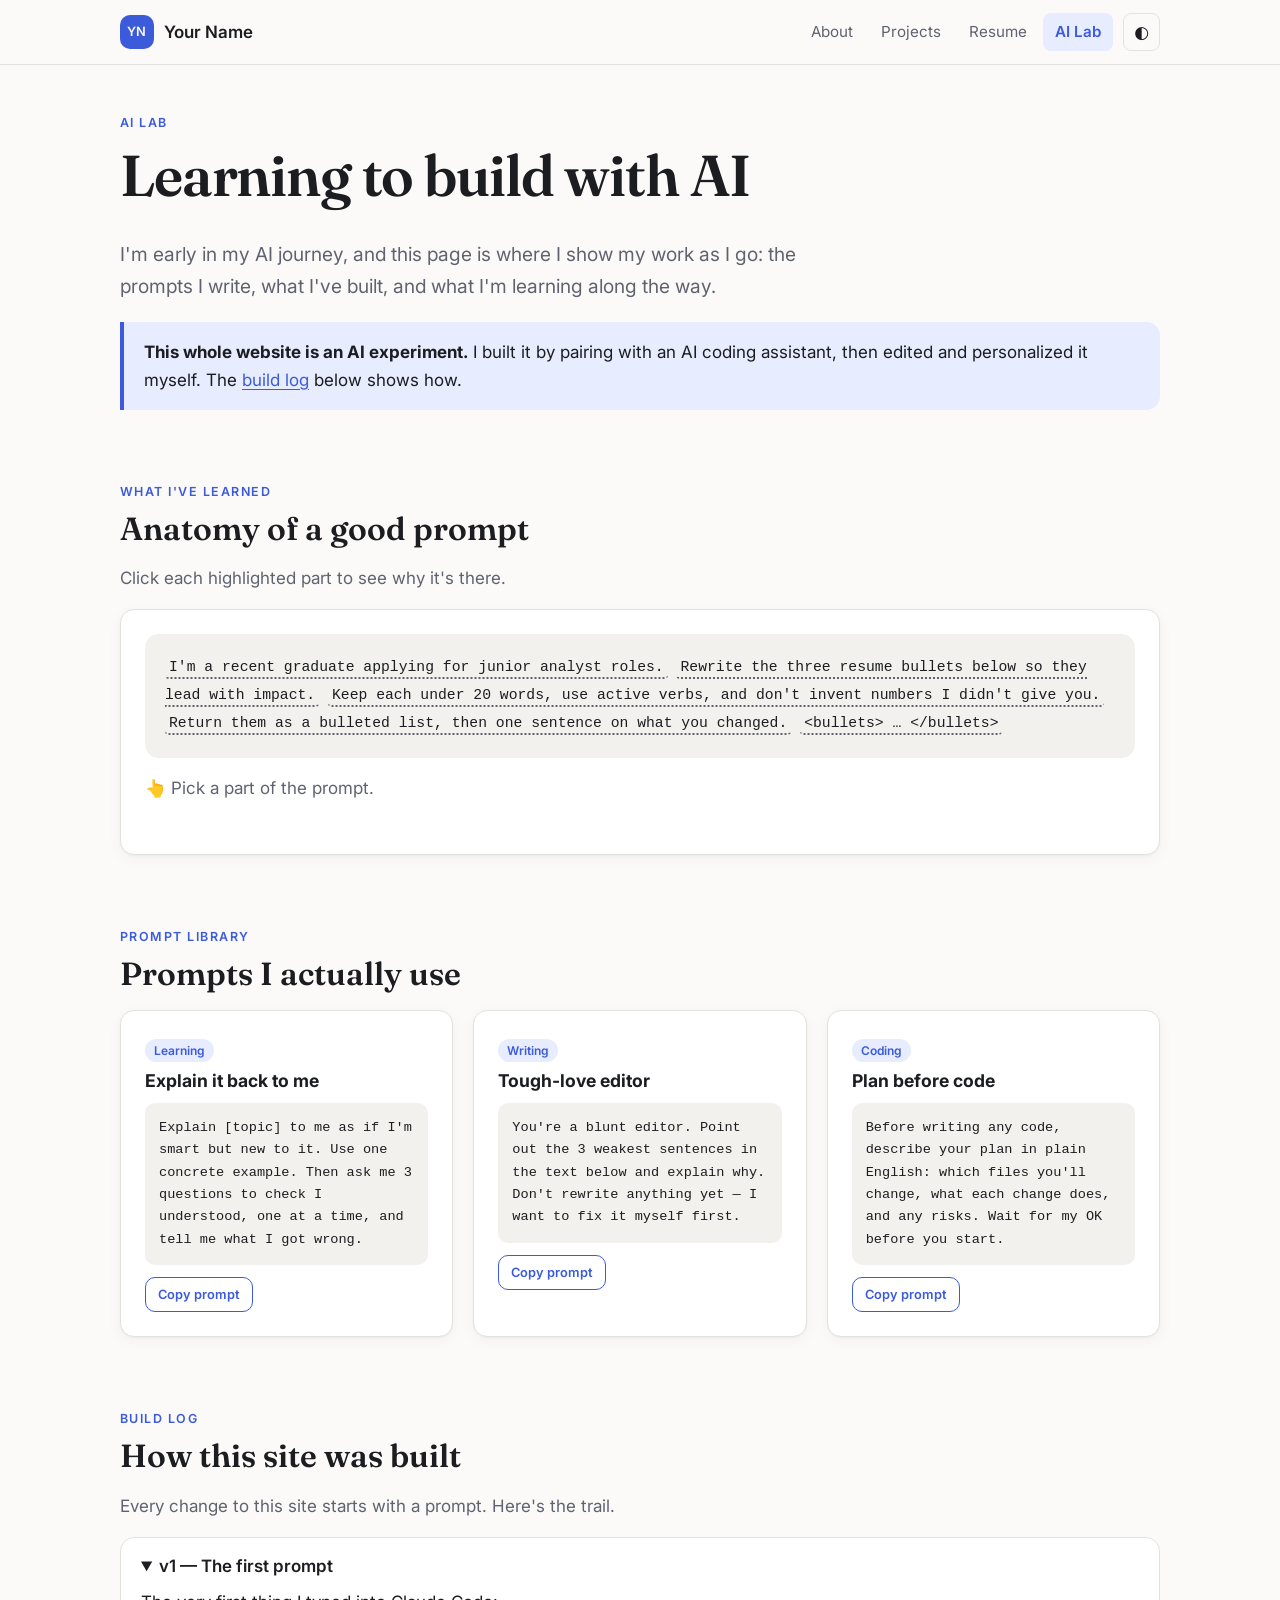
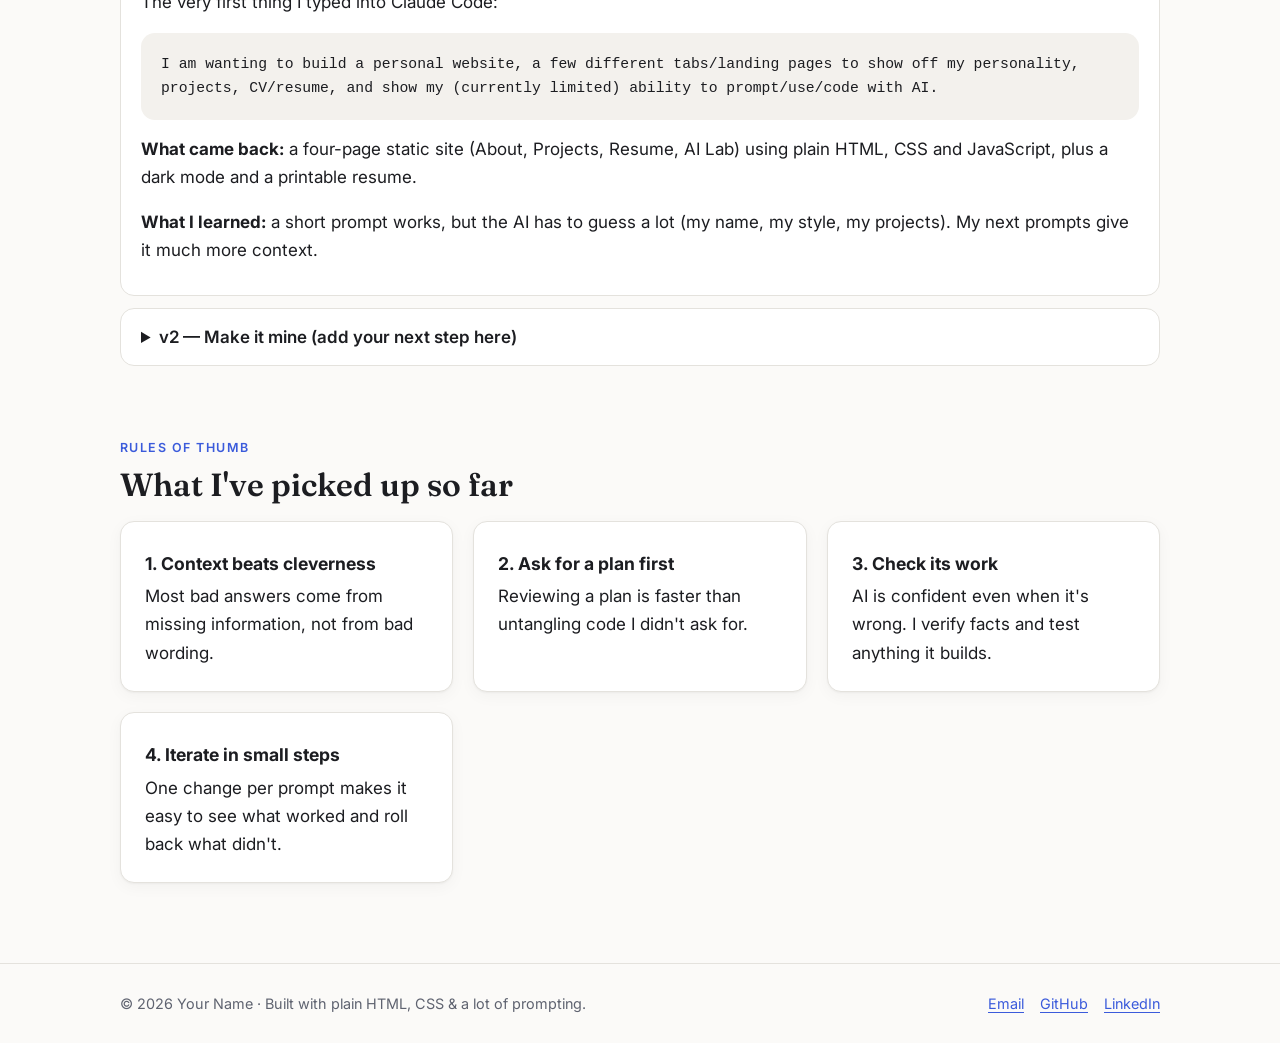
==== ai.html @ 818b1579 "Add personal website: About, Projects, Resume and AI Lab pages Static HTML/CSS/JS site, deployable o" ====
<!doctype html>
<html lang="en">
<head>
  <meta charset="utf-8">
  <meta name="viewport" content="width=device-width, initial-scale=1">
  <title>AI Lab · Your Name</title>
  <meta name="description" content="How Your Name is learning to prompt, build and code with AI.">
  <link rel="preconnect" href="https://fonts.googleapis.com">
  <link rel="preconnect" href="https://fonts.gstatic.com" crossorigin>
  <link href="https://fonts.googleapis.com/css2?family=Fraunces:opsz,wght@9..144,600&family=Inter:wght@400;500;600&display=swap" rel="stylesheet">
  <link rel="icon" href="data:image/svg+xml,<svg xmlns=%22http://www.w3.org/2000/svg%22 viewBox=%220 0 100 100%22><text y=%22.9em%22 font-size=%2290%22>👋</text></svg>">
  <link rel="stylesheet" href="css/style.css">
  <script src="js/main.js" defer></script>
</head>
<body>
  <header id="site-header"></header>

  <main class="container">
    <section>
      <p class="eyebrow">AI Lab</p>
      <h1>Learning to build with AI</h1>
      <p class="lead">
        I'm early in my AI journey, and this page is where I show my work as I go:
        the prompts I write, what I've built, and what I'm learning along the way.
      </p>
      <div class="callout">
        <p><b>This whole website is an AI experiment.</b> I built it by pairing with an AI coding assistant,
        then edited and personalized it myself. The <a href="#build-log">build log</a> below shows how.</p>
      </div>
    </section>

    <!-- ===== INTERACTIVE: anatomy of a good prompt ===== -->
    <section>
      <p class="eyebrow">What I've learned</p>
      <h2>Anatomy of a good prompt</h2>
      <p class="muted">Click each highlighted part to see why it's there.</p>
      <div class="card" data-anatomy>
        <div class="anatomy-prompt">
          <span data-part data-note="ROLE / CONTEXT — Telling the AI who it's helping and why sets the tone and the level of detail. The more it knows about the situation, the less it has to guess.">I'm a recent graduate applying for junior analyst roles.</span>
          <span data-part data-note="TASK — One clear verb and a specific deliverable. 'Rewrite these three bullets' beats 'help with my resume'.">Rewrite the three resume bullets below so they lead with impact.</span>
          <span data-part data-note="CONSTRAINTS — Limits stop the AI from over-delivering or drifting. Length, tone and what to avoid all count.">Keep each under 20 words, use active verbs, and don't invent numbers I didn't give you.</span>
          <span data-part data-note="FORMAT — Saying exactly what the output should look like makes it easy to use straight away.">Return them as a bulleted list, then one sentence on what you changed.</span>
          <span data-part data-note="INPUT — Put the material it should work on last, clearly separated so it can't be confused with the instructions.">&lt;bullets&gt; … &lt;/bullets&gt;</span>
        </div>
        <p class="anatomy-explain muted" data-anatomy-explain aria-live="polite">👆 Pick a part of the prompt.</p>
      </div>
    </section>

    <!-- ===== PROMPT LIBRARY — add your favourite prompts here ===== -->
    <section>
      <p class="eyebrow">Prompt library</p>
      <h2>Prompts I actually use</h2>
      <div class="grid">
        <article class="card prompt-card">
          <span class="tag">Learning</span>
          <h3>Explain it back to me</h3>
          <pre id="p1">Explain [topic] to me as if I'm smart but new to it. Use one concrete example. Then ask me 3 questions to check I understood, one at a time, and tell me what I got wrong.</pre>
          <button class="btn btn-ghost" data-copy="p1">Copy prompt</button>
        </article>
        <article class="card prompt-card">
          <span class="tag">Writing</span>
          <h3>Tough-love editor</h3>
          <pre id="p2">You're a blunt editor. Point out the 3 weakest sentences in the text below and explain why. Don't rewrite anything yet — I want to fix it myself first.</pre>
          <button class="btn btn-ghost" data-copy="p2">Copy prompt</button>
        </article>
        <article class="card prompt-card">
          <span class="tag">Coding</span>
          <h3>Plan before code</h3>
          <pre id="p3">Before writing any code, describe your plan in plain English: which files you'll change, what each change does, and any risks. Wait for my OK before you start.</pre>
          <button class="btn btn-ghost" data-copy="p3">Copy prompt</button>
        </article>
      </div>
    </section>

    <!-- ===== BUILD LOG — keep adding entries as you change the site ===== -->
    <section id="build-log">
      <p class="eyebrow">Build log</p>
      <h2>How this site was built</h2>
      <p class="muted">Every change to this site starts with a prompt. Here's the trail.</p>

      <details open>
        <summary>v1 — The first prompt</summary>
        <p>The very first thing I typed into Claude Code:</p>
        <pre class="anatomy-prompt" style="line-height:1.6">I am wanting to build a personal website, a few different tabs/landing pages to show off my personality, projects, CV/resume, and show my (currently limited) ability to prompt/use/code with AI.</pre>
        <p><b>What came back:</b> a four-page static site (About, Projects, Resume, AI Lab) using plain HTML, CSS and JavaScript, plus a dark mode and a printable resume.</p>
        <p><b>What I learned:</b> a short prompt works, but the AI has to guess a lot (my name, my style, my projects). My next prompts give it much more context.</p>
      </details>

      <details>
        <summary>v2 — Make it mine (add your next step here)</summary>
        <p>Write the prompt you used, what changed, and what you'd do differently next time.</p>
      </details>
    </section>

    <!-- ===== PRINCIPLES ===== -->
    <section>
      <p class="eyebrow">Rules of thumb</p>
      <h2>What I've picked up so far</h2>
      <div class="grid">
        <div class="card"><h3>1. Context beats cleverness</h3><p>Most bad answers come from missing information, not from bad wording.</p></div>
        <div class="card"><h3>2. Ask for a plan first</h3><p>Reviewing a plan is faster than untangling code I didn't ask for.</p></div>
        <div class="card"><h3>3. Check its work</h3><p>AI is confident even when it's wrong. I verify facts and test anything it builds.</p></div>
        <div class="card"><h3>4. Iterate in small steps</h3><p>One change per prompt makes it easy to see what worked and roll back what didn't.</p></div>
      </div>
    </section>
  </main>

  <footer id="site-footer"></footer>
</body>
</html>
---- css/style.css ----
/* ==========================================================================
   Design tokens — change the accent colour here to re-skin the whole site.
   ========================================================================== */
:root {
  --accent: #3b5bdb;
  --accent-soft: #e7ecff;
  --bg: #fbfaf8;
  --surface: #ffffff;
  --text: #1c1d21;
  --muted: #5f6370;
  --border: #e4e2dd;
  --code-bg: #f3f1ed;
  --radius: 14px;
  --shadow: 0 1px 2px rgb(0 0 0 / 0.04), 0 4px 16px rgb(0 0 0 / 0.04);
  --font: "Inter", system-ui, -apple-system, "Segoe UI", Roboto, sans-serif;
  --font-display: "Fraunces", Georgia, serif;
  --mono: ui-monospace, "SF Mono", Menlo, Consolas, monospace;
  color-scheme: light;
}

@media (prefers-color-scheme: dark) {
  :root:not([data-theme="light"]) {
    --accent: #8ea4ff;
    --accent-soft: #1f2645;
    --bg: #111215;
    --surface: #1a1b1f;
    --text: #ececef;
    --muted: #a0a3ad;
    --border: #2c2e34;
    --code-bg: #22242a;
    --shadow: none;
    color-scheme: dark;
  }
}
:root[data-theme="dark"] {
  --accent: #8ea4ff;
  --accent-soft: #1f2645;
  --bg: #111215;
  --surface: #1a1b1f;
  --text: #ececef;
  --muted: #a0a3ad;
  --border: #2c2e34;
  --code-bg: #22242a;
  --shadow: none;
  color-scheme: dark;
}

/* ---------- Base ---------- */
*, *::before, *::after { box-sizing: border-box; }
html { scroll-behavior: smooth; }
body {
  margin: 0;
  font-family: var(--font);
  font-size: 17px;
  line-height: 1.65;
  color: var(--text);
  background: var(--bg);
  -webkit-font-smoothing: antialiased;
}
img { max-width: 100%; display: block; }
a { color: var(--accent); text-underline-offset: 3px; }
h1, h2, h3 { line-height: 1.2; margin: 0 0 0.5em; }
h1 { font-family: var(--font-display); font-weight: 600; font-size: clamp(2.2rem, 6vw, 3.6rem); letter-spacing: -0.02em; }
h2 { font-family: var(--font-display); font-weight: 600; font-size: clamp(1.5rem, 3.5vw, 2rem); }
h3 { font-size: 1.1rem; }
p { margin: 0 0 1em; }
pre { white-space: pre-wrap; overflow-wrap: anywhere; }
code { font-family: var(--mono); font-size: 0.9em; background: var(--code-bg); padding: 0.1em 0.35em; border-radius: 5px; }
:focus-visible { outline: 2px solid var(--accent); outline-offset: 3px; border-radius: 4px; }

.container { width: min(1040px, 100% - 32px); margin-inline: auto; }
main { padding-block: 48px 80px; }
section + section { margin-top: 72px; }
.eyebrow { text-transform: uppercase; letter-spacing: 0.12em; font-size: 0.78rem; font-weight: 600; color: var(--accent); margin-bottom: 0.6em; }
.lead { font-size: 1.2rem; color: var(--muted); max-width: 62ch; }
.muted { color: var(--muted); }

/* ---------- Header ---------- */
#site-header { position: sticky; top: 0; z-index: 10; background: color-mix(in srgb, var(--bg) 85%, transparent); backdrop-filter: blur(10px); border-bottom: 1px solid var(--border); }
.header-inner { display: flex; align-items: center; justify-content: space-between; height: 64px; }
.brand { display: flex; align-items: center; gap: 10px; color: var(--text); text-decoration: none; font-weight: 600; }
.brand-mark { display: grid; place-items: center; width: 34px; height: 34px; border-radius: 10px; background: var(--accent); color: var(--bg); font-size: 0.8rem; letter-spacing: 0.04em; }
.site-nav { display: flex; align-items: center; gap: 4px; }
.site-nav a { color: var(--muted); text-decoration: none; padding: 6px 12px; border-radius: 8px; font-size: 0.95rem; }
.site-nav a:hover { color: var(--text); background: var(--accent-soft); }
.site-nav a[aria-current="page"] { color: var(--accent); background: var(--accent-soft); font-weight: 600; }
.theme-toggle, .menu-toggle { font: inherit; background: none; border: 1px solid var(--border); color: var(--text); border-radius: 8px; padding: 4px 10px; cursor: pointer; margin-left: 6px; }
.menu-toggle { display: none; }

@media (max-width: 680px) {
  .menu-toggle { display: block; }
  .site-nav { display: none; position: absolute; top: 64px; left: 0; right: 0; flex-direction: column; align-items: stretch; padding: 12px 16px 16px; background: var(--bg); border-bottom: 1px solid var(--border); }
  .nav-open .site-nav { display: flex; }
  .theme-toggle { margin: 8px 0 0; }
}

/* ---------- Footer ---------- */
#site-footer { border-top: 1px solid var(--border); padding-block: 28px; font-size: 0.9rem; color: var(--muted); }
.footer-inner { display: flex; flex-wrap: wrap; gap: 8px 24px; justify-content: space-between; }
.footer-inner p { margin: 0; }
.footer-links { display: flex; gap: 16px; }

/* ---------- Buttons & chips ---------- */
.btn { display: inline-flex; align-items: center; gap: 8px; font: inherit; font-weight: 600; font-size: 0.95rem; padding: 10px 18px; border-radius: 10px; border: 1px solid var(--accent); background: var(--accent); color: var(--bg); text-decoration: none; cursor: pointer; }
.btn:hover { filter: brightness(1.08); }
.btn-ghost { background: transparent; color: var(--accent); }
.btn-row { display: flex; flex-wrap: wrap; gap: 12px; margin-top: 24px; }
.chip { font: inherit; font-size: 0.85rem; padding: 4px 12px; border-radius: 999px; border: 1px solid var(--border); background: var(--surface); color: var(--muted); cursor: pointer; }
.chip.is-active, .chip:hover { border-color: var(--accent); color: var(--accent); background: var(--accent-soft); }
.filter-bar { display: flex; flex-wrap: wrap; gap: 8px; margin-bottom: 28px; }
.tag { display: inline-block; font-size: 0.75rem; padding: 2px 9px; border-radius: 999px; background: var(--accent-soft); color: var(--accent); font-weight: 600; }

/* ---------- Cards & grids ---------- */
.grid { display: grid; gap: 20px; grid-template-columns: repeat(auto-fill, minmax(280px, 1fr)); }
.card { background: var(--surface); border: 1px solid var(--border); border-radius: var(--radius); padding: 24px; box-shadow: var(--shadow); }
.card h3 { margin-top: 0.4em; }
.card p:last-child { margin-bottom: 0; }
.card-emoji { font-size: 1.8rem; line-height: 1; }
.card-links { display: flex; gap: 16px; margin-top: 16px; font-size: 0.92rem; font-weight: 600; }
.project-card { display: flex; flex-direction: column; }
.project-card .tags { display: flex; flex-wrap: wrap; gap: 6px; margin-top: auto; padding-top: 16px; }
.project-thumb { aspect-ratio: 16 / 9; border-radius: 10px; margin: -8px -8px 16px; background: linear-gradient(135deg, var(--accent-soft), var(--code-bg)); display: grid; place-items: center; font-size: 2.4rem; }

/* ---------- Hero ---------- */
.hero { display: grid; grid-template-columns: 1fr auto; gap: 48px; align-items: center; padding-top: 24px; }
.avatar { width: 220px; aspect-ratio: 1; border-radius: 50%; background: linear-gradient(135deg, var(--accent), var(--accent-soft)); display: grid; place-items: center; font-family: var(--font-display); font-size: 4rem; color: var(--bg); overflow: hidden; }
.avatar img { width: 100%; height: 100%; object-fit: cover; }
@media (max-width: 760px) {
  .hero { grid-template-columns: 1fr; }
  .avatar { width: 140px; font-size: 2.6rem; order: -1; }
}

.fact-list { list-style: none; padding: 0; margin: 0; display: grid; gap: 12px; }
.fact-list li { display: flex; gap: 12px; }
.fact-list b { min-width: 110px; color: var(--muted); font-weight: 500; }

/* ---------- Resume ---------- */
.resume-header { display: flex; flex-wrap: wrap; justify-content: space-between; align-items: end; gap: 16px; }
.timeline { border-left: 2px solid var(--border); padding-left: 24px; display: grid; gap: 32px; }
.timeline-item { position: relative; }
.timeline-item::before { content: ""; position: absolute; left: -31px; top: 8px; width: 12px; height: 12px; border-radius: 50%; background: var(--accent); box-shadow: 0 0 0 4px var(--bg); }
.timeline-meta { display: flex; flex-wrap: wrap; justify-content: space-between; gap: 4px 16px; }
.timeline-meta .when { color: var(--muted); font-size: 0.9rem; }
.timeline-item ul { margin: 8px 0 0; padding-left: 20px; }
.timeline-item li + li { margin-top: 4px; }
.skills { display: grid; gap: 16px; grid-template-columns: repeat(auto-fill, minmax(220px, 1fr)); }
.skills .tags { display: flex; flex-wrap: wrap; gap: 6px; }

/* ---------- AI Lab ---------- */
.callout { border-left: 4px solid var(--accent); background: var(--accent-soft); padding: 16px 20px; border-radius: 0 var(--radius) var(--radius) 0; }
.callout p:last-child { margin: 0; }
.anatomy-prompt { font-family: var(--mono); font-size: 0.92rem; line-height: 1.9; background: var(--code-bg); padding: 20px; border-radius: var(--radius); }
.anatomy-prompt [data-part] { cursor: pointer; padding: 2px 4px; border-radius: 4px; border-bottom: 2px dotted var(--muted); transition: background 0.15s; }
.anatomy-prompt [data-part]:hover, .anatomy-prompt [data-part].is-active { background: var(--accent-soft); border-bottom-color: var(--accent); }
.anatomy-explain { margin-top: 16px; min-height: 3.3em; }
.prompt-card pre { white-space: pre-wrap; font-family: var(--mono); font-size: 0.85rem; background: var(--code-bg); padding: 14px; border-radius: 10px; margin: 12px 0; }
.prompt-card .btn { font-size: 0.8rem; padding: 6px 12px; }
details { border: 1px solid var(--border); border-radius: var(--radius); padding: 14px 20px; background: var(--surface); }
details + details { margin-top: 12px; }
summary { cursor: pointer; font-weight: 600; }
details[open] summary { margin-bottom: 8px; }

/* ---------- Print (makes the resume page print cleanly to PDF) ---------- */
@media print {
  #site-header, #site-footer, .no-print { display: none !important; }
  body { background: #fff; color: #000; font-size: 11pt; }
  main { padding: 0; }
  section + section { margin-top: 24px; }
  .card { box-shadow: none; border: none; padding: 0; }
  a { color: inherit; text-decoration: none; }
}

@media (prefers-reduced-motion: reduce) {
  html { scroll-behavior: auto; }
  * { transition: none !important; }
}
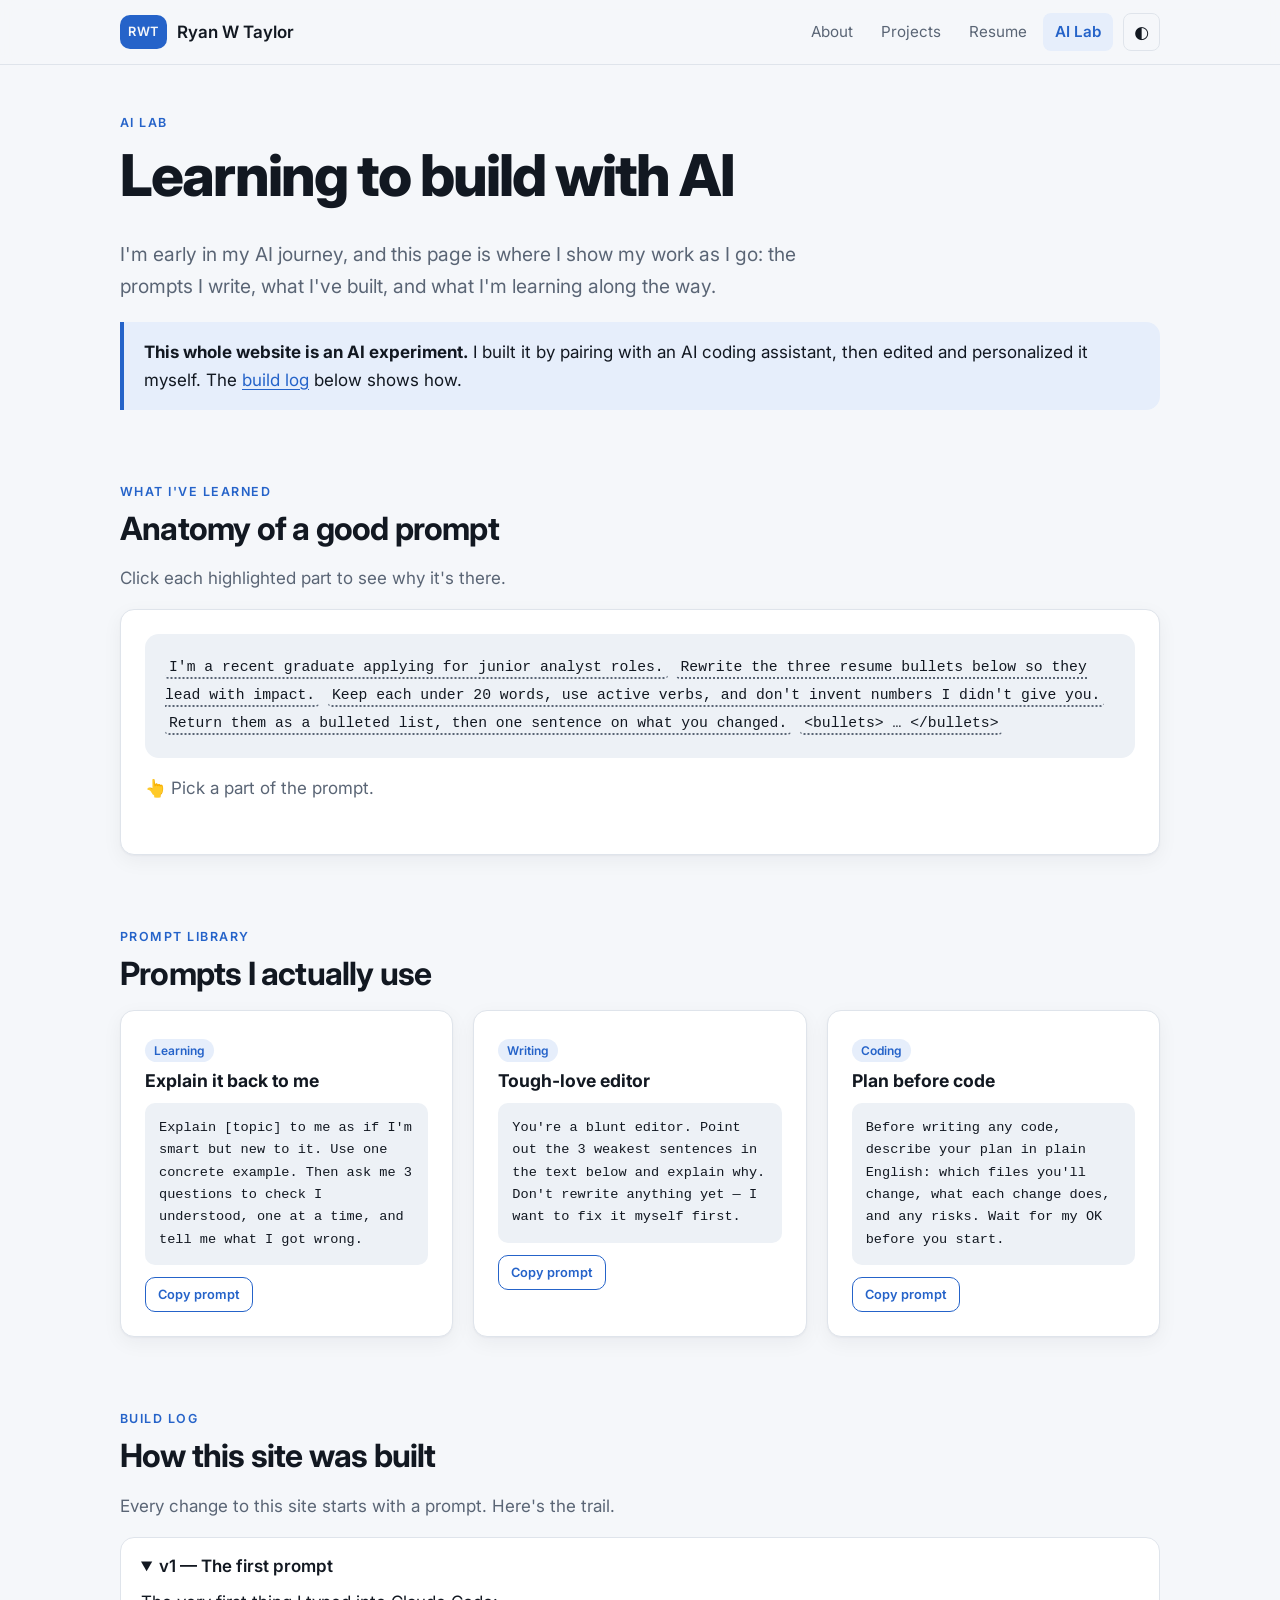
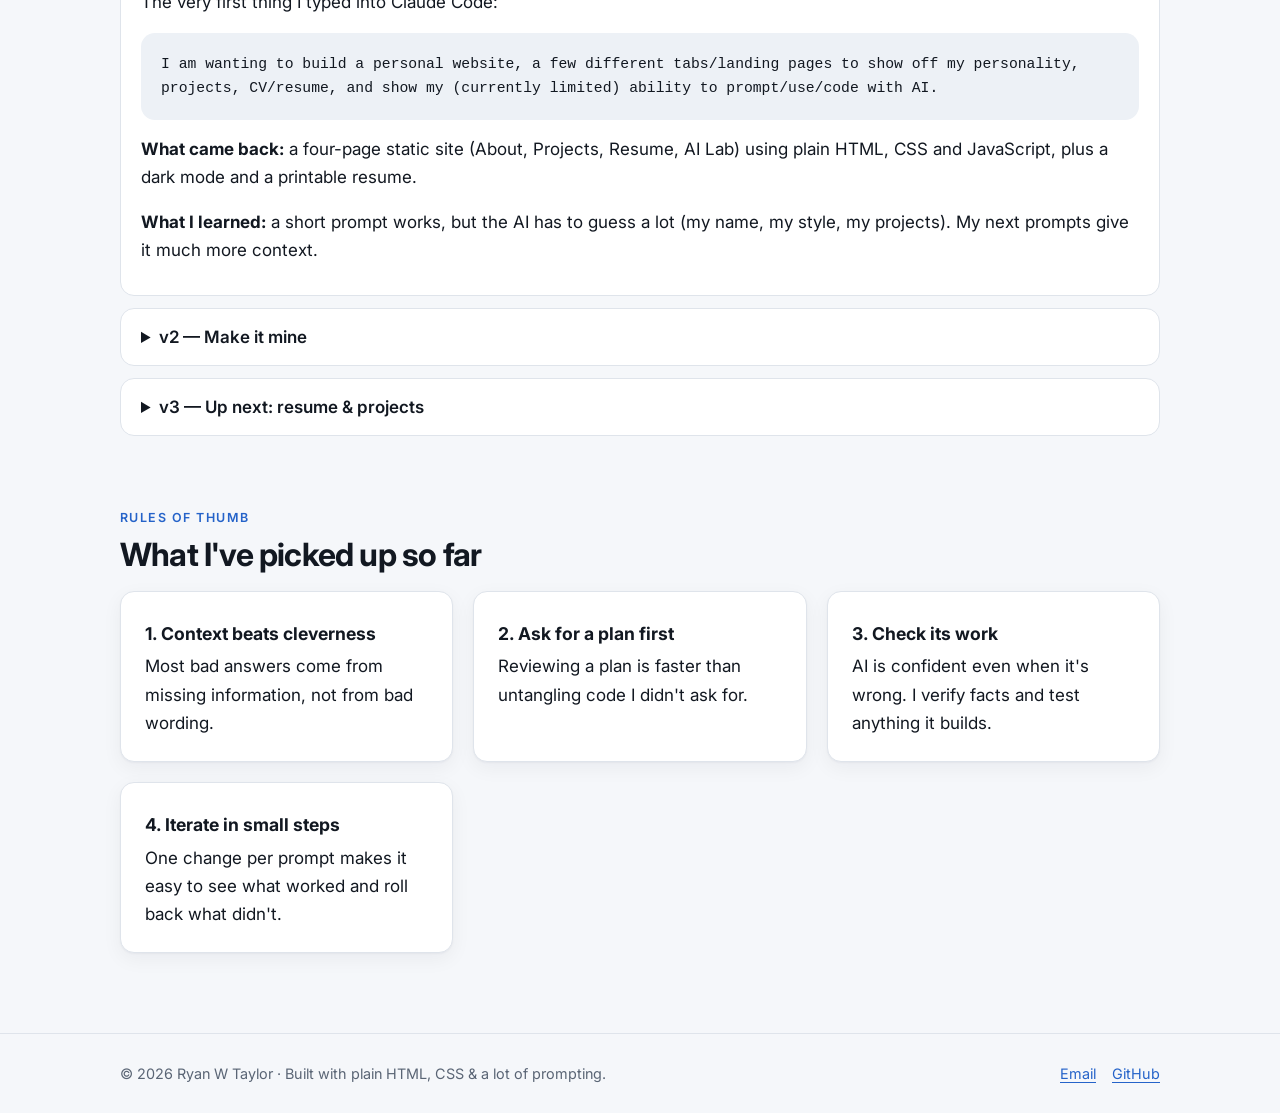
==== commit f134643f: "Personalize site with Ryan's details and blue/gray theme - Fill in name, email, intro, bio, path, in" ====
--- a/ai.html
+++ b/ai.html
@@ -3,11 +3,11 @@
 <head>
   <meta charset="utf-8">
   <meta name="viewport" content="width=device-width, initial-scale=1">
-  <title>AI Lab · Your Name</title>
-  <meta name="description" content="How Your Name is learning to prompt, build and code with AI.">
+  <title>AI Lab · Ryan W Taylor</title>
+  <meta name="description" content="How Ryan W Taylor is learning to prompt, build and code with AI.">
   <link rel="preconnect" href="https://fonts.googleapis.com">
   <link rel="preconnect" href="https://fonts.gstatic.com" crossorigin>
-  <link href="https://fonts.googleapis.com/css2?family=Fraunces:opsz,wght@9..144,600&family=Inter:wght@400;500;600&display=swap" rel="stylesheet">
+  <link href="https://fonts.googleapis.com/css2?family=Inter:wght@400;500;600;700;800&display=swap" rel="stylesheet">
   <link rel="icon" href="data:image/svg+xml,<svg xmlns=%22http://www.w3.org/2000/svg%22 viewBox=%220 0 100 100%22><text y=%22.9em%22 font-size=%2290%22>👋</text></svg>">
   <link rel="stylesheet" href="css/style.css">
   <script src="js/main.js" defer></script>
@@ -87,8 +87,19 @@
       </details>
 
       <details>
-        <summary>v2 — Make it mine (add your next step here)</summary>
-        <p>Write the prompt you used, what changed, and what you'd do differently next time.</p>
+        <summary>v2 — Make it mine</summary>
+        <p>The AI gave me a fill-in-the-blanks template. I filled in the parts I was ready to share and told it to skip the rest:</p>
+        <pre class="anatomy-prompt" style="line-height:1.6">One-line intro: the road goes on forever, the party never ends --include hyperlink to the Robert Earl Keen Song on YouTube.
+Short bio: I'm Ryan --> Business Faculty @ SAU Tech / Dad to Owen (4) &amp; Reid (1) / Husband to Haley (Age N/A) / ...
+Jobs: (lets just upload the resume later and skip this)
+Colour/style preference: Blues &amp; grays, modern/sleek style.</pre>
+        <p><b>What came back:</b> my real About page, a cooler blue-and-gray theme with sleeker headings, and my name across the site.</p>
+        <p><b>What I learned:</b> I paused the AI halfway through ("I need to keep working on that. Pause.") and it stopped cleanly. Pausing, finishing my own notes and then sending everything at once gave a better result than rushing.</p>
+      </details>
+
+      <details>
+        <summary>v3 — Up next: resume &amp; projects</summary>
+        <p>Upload my resume and describe my projects.</p>
       </details>
     </section>
 
--- a/css/style.css
+++ b/css/style.css
@@ -2,45 +2,45 @@
    Design tokens — change the accent colour here to re-skin the whole site.
    ========================================================================== */
 :root {
-  --accent: #3b5bdb;
-  --accent-soft: #e7ecff;
-  --bg: #fbfaf8;
+  --accent: #2563c9;
+  --accent-soft: #e6eefb;
+  --bg: #f5f7fa;
   --surface: #ffffff;
-  --text: #1c1d21;
-  --muted: #5f6370;
-  --border: #e4e2dd;
-  --code-bg: #f3f1ed;
+  --text: #121821;
+  --muted: #5a6575;
+  --border: #dfe4eb;
+  --code-bg: #edf1f6;
   --radius: 14px;
-  --shadow: 0 1px 2px rgb(0 0 0 / 0.04), 0 4px 16px rgb(0 0 0 / 0.04);
+  --shadow: 0 1px 2px rgb(15 23 42 / 0.04), 0 6px 20px rgb(15 23 42 / 0.05);
   --font: "Inter", system-ui, -apple-system, "Segoe UI", Roboto, sans-serif;
-  --font-display: "Fraunces", Georgia, serif;
+  --font-display: "Inter", system-ui, -apple-system, "Segoe UI", Roboto, sans-serif;
   --mono: ui-monospace, "SF Mono", Menlo, Consolas, monospace;
   color-scheme: light;
 }
 
 @media (prefers-color-scheme: dark) {
   :root:not([data-theme="light"]) {
-    --accent: #8ea4ff;
-    --accent-soft: #1f2645;
-    --bg: #111215;
-    --surface: #1a1b1f;
-    --text: #ececef;
-    --muted: #a0a3ad;
-    --border: #2c2e34;
-    --code-bg: #22242a;
+    --accent: #6ea2ff;
+    --accent-soft: #17243b;
+    --bg: #0d1117;
+    --surface: #151b23;
+    --text: #e6ebf2;
+    --muted: #93a0b2;
+    --border: #252e3a;
+    --code-bg: #1c2430;
     --shadow: none;
     color-scheme: dark;
   }
 }
 :root[data-theme="dark"] {
-  --accent: #8ea4ff;
-  --accent-soft: #1f2645;
-  --bg: #111215;
-  --surface: #1a1b1f;
-  --text: #ececef;
-  --muted: #a0a3ad;
-  --border: #2c2e34;
-  --code-bg: #22242a;
+  --accent: #6ea2ff;
+  --accent-soft: #17243b;
+  --bg: #0d1117;
+  --surface: #151b23;
+  --text: #e6ebf2;
+  --muted: #93a0b2;
+  --border: #252e3a;
+  --code-bg: #1c2430;
   --shadow: none;
   color-scheme: dark;
 }
@@ -60,8 +60,8 @@
 img { max-width: 100%; display: block; }
 a { color: var(--accent); text-underline-offset: 3px; }
 h1, h2, h3 { line-height: 1.2; margin: 0 0 0.5em; }
-h1 { font-family: var(--font-display); font-weight: 600; font-size: clamp(2.2rem, 6vw, 3.6rem); letter-spacing: -0.02em; }
-h2 { font-family: var(--font-display); font-weight: 600; font-size: clamp(1.5rem, 3.5vw, 2rem); }
+h1 { font-family: var(--font-display); font-weight: 800; font-size: clamp(2.2rem, 6vw, 3.6rem); letter-spacing: -0.035em; }
+h2 { font-family: var(--font-display); font-weight: 700; font-size: clamp(1.5rem, 3.5vw, 2rem); letter-spacing: -0.025em; }
 h3 { font-size: 1.1rem; }
 p { margin: 0 0 1em; }
 pre { white-space: pre-wrap; overflow-wrap: anywhere; }
@@ -79,7 +79,7 @@
 #site-header { position: sticky; top: 0; z-index: 10; background: color-mix(in srgb, var(--bg) 85%, transparent); backdrop-filter: blur(10px); border-bottom: 1px solid var(--border); }
 .header-inner { display: flex; align-items: center; justify-content: space-between; height: 64px; }
 .brand { display: flex; align-items: center; gap: 10px; color: var(--text); text-decoration: none; font-weight: 600; }
-.brand-mark { display: grid; place-items: center; width: 34px; height: 34px; border-radius: 10px; background: var(--accent); color: var(--bg); font-size: 0.8rem; letter-spacing: 0.04em; }
+.brand-mark { display: grid; place-items: center; min-width: 34px; padding: 0 8px; height: 34px; border-radius: 10px; background: var(--accent); color: var(--bg); font-size: 0.8rem; letter-spacing: 0.04em; }
 .site-nav { display: flex; align-items: center; gap: 4px; }
 .site-nav a { color: var(--muted); text-decoration: none; padding: 6px 12px; border-radius: 8px; font-size: 0.95rem; }
 .site-nav a:hover { color: var(--text); background: var(--accent-soft); }
@@ -112,6 +112,7 @@
 
 /* ---------- Cards & grids ---------- */
 .grid { display: grid; gap: 20px; grid-template-columns: repeat(auto-fill, minmax(280px, 1fr)); }
+.grid-sm { grid-template-columns: repeat(auto-fill, minmax(220px, 1fr)); }
 .card { background: var(--surface); border: 1px solid var(--border); border-radius: var(--radius); padding: 24px; box-shadow: var(--shadow); }
 .card h3 { margin-top: 0.4em; }
 .card p:last-child { margin-bottom: 0; }
@@ -123,12 +124,23 @@
 
 /* ---------- Hero ---------- */
 .hero { display: grid; grid-template-columns: 1fr auto; gap: 48px; align-items: center; padding-top: 24px; }
-.avatar { width: 220px; aspect-ratio: 1; border-radius: 50%; background: linear-gradient(135deg, var(--accent), var(--accent-soft)); display: grid; place-items: center; font-family: var(--font-display); font-size: 4rem; color: var(--bg); overflow: hidden; }
+.avatar { width: 220px; aspect-ratio: 1; border-radius: 50%; background: linear-gradient(135deg, var(--accent), #64748b); display: grid; place-items: center; font-family: var(--font-display); font-weight: 800; letter-spacing: -0.03em; font-size: 3.4rem; color: var(--bg); overflow: hidden; }
 .avatar img { width: 100%; height: 100%; object-fit: cover; }
 @media (max-width: 760px) {
   .hero { grid-template-columns: 1fr; }
-  .avatar { width: 140px; font-size: 2.6rem; order: -1; }
+  .avatar { width: 140px; font-size: 2.2rem; order: -1; }
 }
+
+/* ---------- About: roles & path ---------- */
+.role-list { list-style: none; padding: 0; margin: 0; display: grid; gap: 10px; font-size: 1.15rem; }
+.role-list li { padding-left: 22px; position: relative; }
+.role-list li::before { content: ""; position: absolute; left: 0; top: 0.6em; width: 10px; height: 2px; background: var(--accent); }
+.path-title { margin-top: 40px; color: var(--muted); font-size: 0.95rem; font-weight: 600; text-transform: uppercase; letter-spacing: 0.08em; }
+.path { list-style: none; padding: 0; margin: 16px 0 0; display: grid; grid-template-columns: repeat(auto-fit, minmax(200px, 1fr)); gap: 12px; counter-reset: step; }
+.path li { background: var(--surface); border: 1px solid var(--border); border-top: 3px solid var(--accent); border-radius: 10px; padding: 14px 16px; font-weight: 600; }
+.path li:last-child { background: var(--accent); color: var(--bg); border-color: var(--accent); }
+.path .when { display: block; font-size: 0.8rem; font-weight: 500; color: var(--muted); margin-bottom: 2px; }
+.path li:last-child .when { color: inherit; opacity: 0.8; }
 
 .fact-list { list-style: none; padding: 0; margin: 0; display: grid; gap: 12px; }
 .fact-list li { display: flex; gap: 12px; }
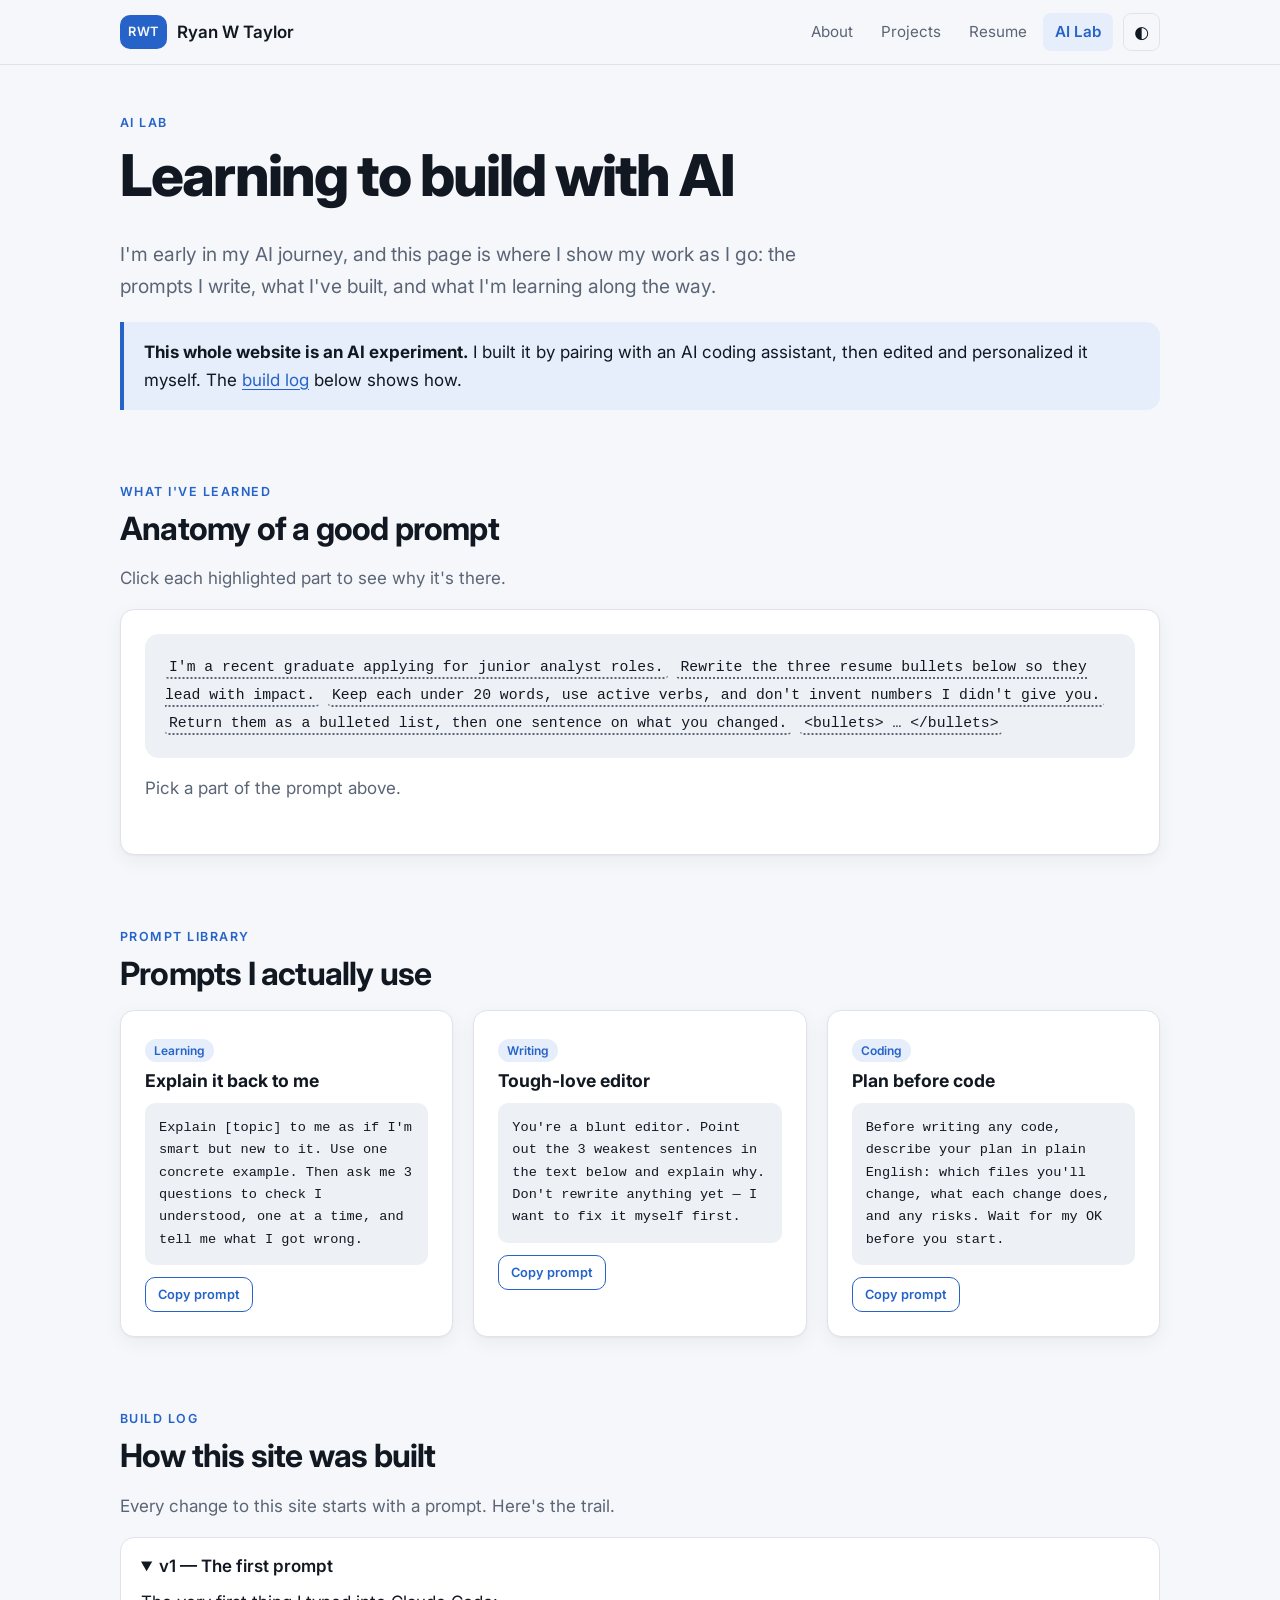
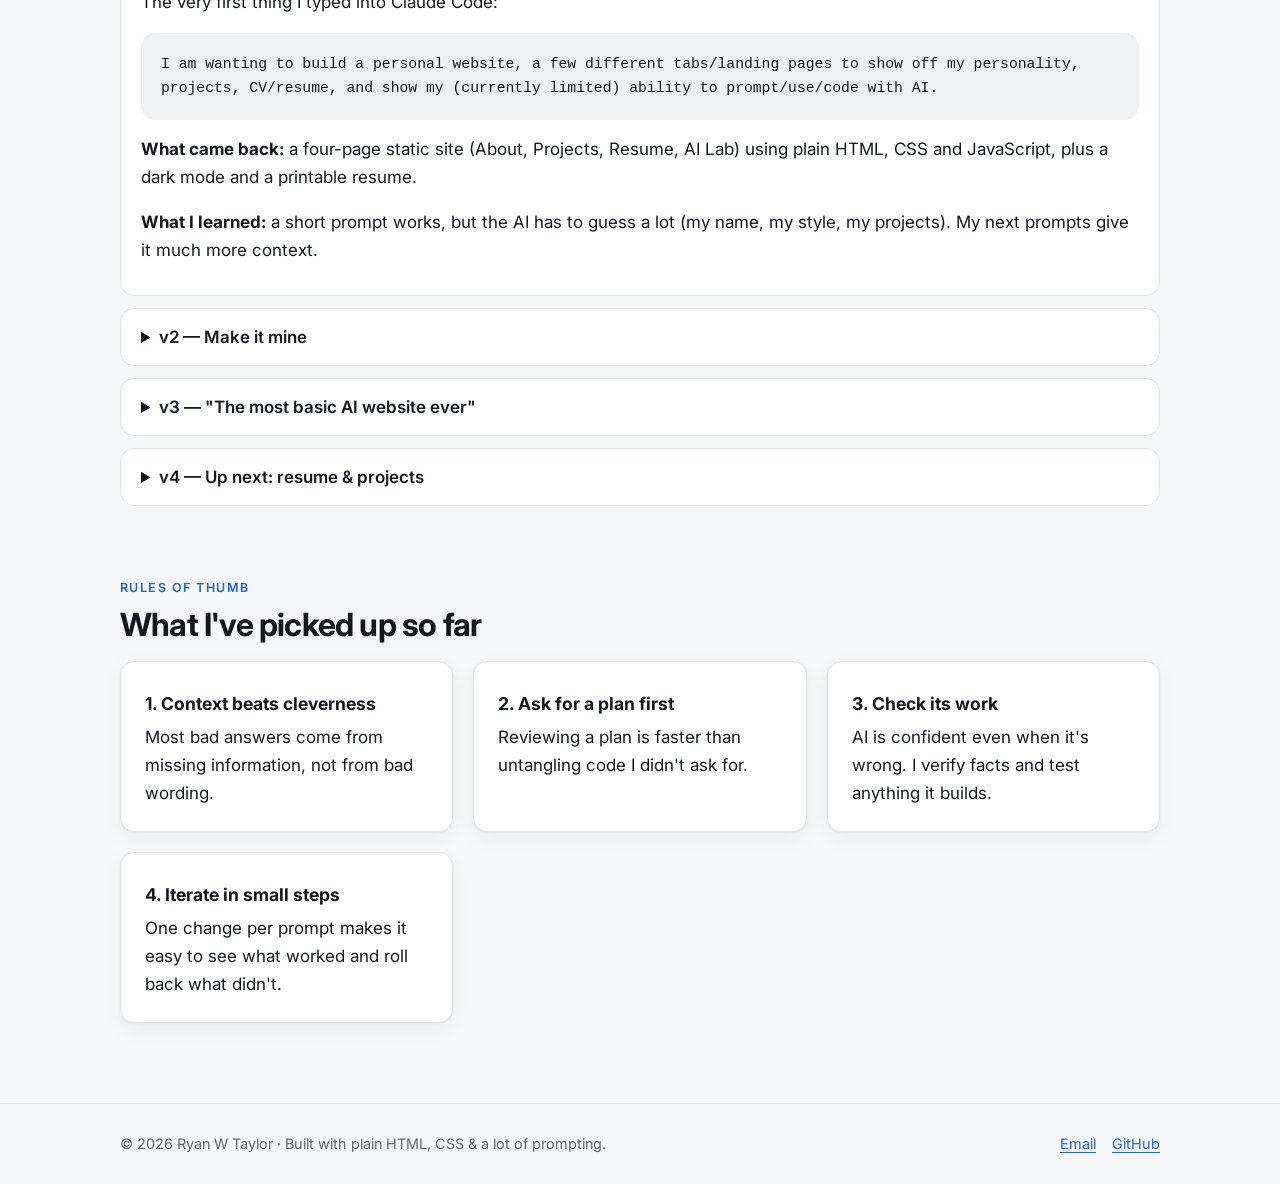
==== commit 896e2766: "Redesign homepage with rotating banner, about-me rolodex and page tiles - Full-width banner that cro" ====
--- a/ai.html
+++ b/ai.html
@@ -42,7 +42,7 @@
           <span data-part data-note="FORMAT — Saying exactly what the output should look like makes it easy to use straight away.">Return them as a bulleted list, then one sentence on what you changed.</span>
           <span data-part data-note="INPUT — Put the material it should work on last, clearly separated so it can't be confused with the instructions.">&lt;bullets&gt; … &lt;/bullets&gt;</span>
         </div>
-        <p class="anatomy-explain muted" data-anatomy-explain aria-live="polite">👆 Pick a part of the prompt.</p>
+        <p class="anatomy-explain muted" data-anatomy-explain aria-live="polite">Pick a part of the prompt above.</p>
       </div>
     </section>
 
@@ -98,8 +98,16 @@
       </details>
 
       <details>
-        <summary>v3 — Up next: resume &amp; projects</summary>
-        <p>Upload my resume and describe my projects.</p>
+        <summary>v3 — "The most basic AI website ever"</summary>
+        <p>I didn't like how v2 looked, so I said exactly why and described what I wanted instead:</p>
+        <pre class="anatomy-prompt" style="line-height:1.6">I hate the tiles w/ emojis. The website currently looks like the most basic AI website ever. I'd like a rotating banner that I can customize with images that rotate behind my name &amp; bio details. I don't mind tiles in a row below that banner that can take visitors to second pages. I like the "read my resume" and "see my projects" tabs. Make the "about me" section dynamic as well. Like a rolodex that spins through the details every few seconds.</pre>
+        <p><b>What came back:</b> a full-width banner with crossfading photos, a "rolodex" that flips through facts about me, and a row of page tiles. All the emojis are gone.</p>
+        <p><b>What I learned:</b> honest feedback works better than polite feedback. Saying what I hated, what I liked and what to keep gave the AI a clear target.</p>
+      </details>
+
+      <details>
+        <summary>v4 — Up next: resume &amp; projects</summary>
+        <p>Upload my resume, describe my projects, and swap in my own banner photos.</p>
       </details>
     </section>
 
--- a/css/style.css
+++ b/css/style.css
@@ -116,11 +116,10 @@
 .card { background: var(--surface); border: 1px solid var(--border); border-radius: var(--radius); padding: 24px; box-shadow: var(--shadow); }
 .card h3 { margin-top: 0.4em; }
 .card p:last-child { margin-bottom: 0; }
-.card-emoji { font-size: 1.8rem; line-height: 1; }
 .card-links { display: flex; gap: 16px; margin-top: 16px; font-size: 0.92rem; font-weight: 600; }
 .project-card { display: flex; flex-direction: column; }
 .project-card .tags { display: flex; flex-wrap: wrap; gap: 6px; margin-top: auto; padding-top: 16px; }
-.project-thumb { aspect-ratio: 16 / 9; border-radius: 10px; margin: -8px -8px 16px; background: linear-gradient(135deg, var(--accent-soft), var(--code-bg)); display: grid; place-items: center; font-size: 2.4rem; }
+.project-thumb { aspect-ratio: 16 / 9; width: calc(100% + 16px); object-fit: cover; border-radius: 10px; margin: -8px -8px 16px; background: linear-gradient(135deg, #2563c9, #64748b); }
 
 /* ---------- Hero ---------- */
 .hero { display: grid; grid-template-columns: 1fr auto; gap: 48px; align-items: center; padding-top: 24px; }
@@ -131,20 +130,76 @@
   .avatar { width: 140px; font-size: 2.2rem; order: -1; }
 }
 
-/* ---------- About: roles & path ---------- */
-.role-list { list-style: none; padding: 0; margin: 0; display: grid; gap: 10px; font-size: 1.15rem; }
-.role-list li { padding-left: 22px; position: relative; }
-.role-list li::before { content: ""; position: absolute; left: 0; top: 0.6em; width: 10px; height: 2px; background: var(--accent); }
-.path-title { margin-top: 40px; color: var(--muted); font-size: 0.95rem; font-weight: 600; text-transform: uppercase; letter-spacing: 0.08em; }
-.path { list-style: none; padding: 0; margin: 16px 0 0; display: grid; grid-template-columns: repeat(auto-fit, minmax(200px, 1fr)); gap: 12px; counter-reset: step; }
-.path li { background: var(--surface); border: 1px solid var(--border); border-top: 3px solid var(--accent); border-radius: 10px; padding: 14px 16px; font-weight: 600; }
-.path li:last-child { background: var(--accent); color: var(--bg); border-color: var(--accent); }
-.path .when { display: block; font-size: 0.8rem; font-weight: 500; color: var(--muted); margin-bottom: 2px; }
-.path li:last-child .when { color: inherit; opacity: 0.8; }
 
 .fact-list { list-style: none; padding: 0; margin: 0; display: grid; gap: 12px; }
 .fact-list li { display: flex; gap: 12px; }
 .fact-list b { min-width: 110px; color: var(--muted); font-weight: 500; }
+
+/* ---------- Home: rotating banner ---------- */
+.home main { padding-top: 0; }
+.banner { position: relative; isolation: isolate; overflow: hidden; display: flex; align-items: center; min-height: min(86vh, 760px); background: #0d1117; color: #fff; }
+.banner-slides img { position: absolute; inset: 0; z-index: -2; width: 100%; height: 100%; object-fit: cover; opacity: 0; transform: scale(1.08); transition: opacity 1.4s ease, transform 8s linear; }
+.banner-slides img.is-active { opacity: 1; transform: scale(1); }
+.banner::after { content: ""; position: absolute; inset: 0; z-index: -1; background: linear-gradient(90deg, rgb(8 12 20 / 0.85) 0%, rgb(8 12 20 / 0.5) 55%, rgb(8 12 20 / 0.15) 100%), linear-gradient(0deg, rgb(8 12 20 / 0.55), transparent 40%); }
+.banner-content { padding-block: 96px 136px; }
+.banner-kicker { text-transform: uppercase; letter-spacing: 0.18em; font-size: 0.8rem; font-weight: 600; opacity: 0.75; margin-bottom: 12px; }
+.banner h1 { color: #fff; font-size: clamp(2.8rem, 8vw, 5.6rem); line-height: 1; margin-bottom: 18px; }
+.banner-tagline { font-size: 1.15rem; margin: 0; }
+.banner-tagline a { color: rgb(255 255 255 / 0.85); text-decoration-color: rgb(255 255 255 / 0.35); }
+.banner-tagline a:hover { color: #fff; text-decoration-color: #fff; }
+.banner .btn-row { margin-top: 36px; }
+.btn-light { background: #fff; border-color: #fff; color: #0d1117; }
+.btn-outline-light { background: transparent; border-color: rgb(255 255 255 / 0.55); color: #fff; }
+.btn-outline-light:hover { border-color: #fff; background: rgb(255 255 255 / 0.08); }
+.banner-dots { position: absolute; left: 50%; bottom: 84px; transform: translateX(-50%); display: flex; gap: 8px; }
+.banner-dots button { width: 26px; height: 4px; padding: 0; border: 0; border-radius: 2px; background: rgb(255 255 255 / 0.35); cursor: pointer; transition: width 0.3s, background 0.3s; }
+.banner-dots button[aria-selected="true"] { width: 44px; background: #fff; }
+
+/* ---------- Home: about-me rolodex ---------- */
+.rolodex { display: flex; flex-wrap: wrap; align-items: center; gap: 12px 16px; margin-top: 40px; }
+.rolodex-label { font-size: clamp(1.2rem, 2.6vw, 1.6rem); font-weight: 700; letter-spacing: -0.02em; }
+.rolodex-window { font: inherit; color: inherit; text-align: left; cursor: pointer; width: min(520px, 100%); padding: 14px 20px; border: 1px solid rgb(255 255 255 / 0.2); border-left: 3px solid #6ea2ff; border-radius: 4px 12px 12px 4px; background: rgb(255 255 255 / 0.08); backdrop-filter: blur(10px); perspective: 700px; }
+.rolodex-cards { list-style: none; margin: 0; padding: 0; display: grid; }
+.rolodex-cards li { grid-area: 1 / 1; display: flex; align-items: center; font-size: clamp(1.15rem, 2.6vw, 1.6rem); font-weight: 600; letter-spacing: -0.015em; line-height: 1.3; opacity: 0; transform: rotateX(-90deg); transform-origin: 50% 50% -0.7em; backface-visibility: hidden; transition: transform 0.6s cubic-bezier(0.3, 0.7, 0.2, 1), opacity 0.45s; }
+.rolodex-cards li.is-active { opacity: 1; transform: rotateX(0); }
+.rolodex-cards li.is-leaving { opacity: 0; transform: rotateX(90deg); }
+.rolodex-count { font-size: 0.8rem; font-variant-numeric: tabular-nums; letter-spacing: 0.08em; opacity: 0.6; }
+
+/* ---------- Home: page tiles ---------- */
+.tiles-section { position: relative; z-index: 2; margin-top: -56px; }
+.tiles { display: grid; gap: 16px; grid-template-columns: repeat(4, 1fr); }
+.tile { position: relative; overflow: hidden; display: flex; flex-direction: column; min-height: 200px; padding: 24px; border: 1px solid var(--border); border-radius: var(--radius); background: var(--surface); color: var(--text); text-decoration: none; box-shadow: 0 12px 32px rgb(15 23 42 / 0.1); transition: transform 0.25s, border-color 0.25s; }
+.tile::before { content: ""; position: absolute; inset: 0 0 auto; height: 3px; background: var(--accent); transform: scaleX(0); transform-origin: left; transition: transform 0.3s; }
+.tile:hover { transform: translateY(-4px); border-color: var(--accent); }
+.tile:hover::before { transform: scaleX(1); }
+.tile-num { font-size: 0.8rem; font-weight: 600; letter-spacing: 0.1em; color: var(--accent); }
+.tile-title { margin-top: 36px; font-size: 1.35rem; font-weight: 700; letter-spacing: -0.02em; }
+.tile-desc { margin-top: 6px; font-size: 0.93rem; line-height: 1.5; color: var(--muted); }
+.tile-arrow { position: absolute; top: 20px; right: 22px; font-size: 1.3rem; color: var(--muted); transition: transform 0.25s, color 0.25s; }
+.tile:hover .tile-arrow { transform: translateX(4px); color: var(--accent); }
+
+/* ---------- Home: journey timeline ---------- */
+.journey { position: relative; list-style: none; padding: 0; margin: 20px 0 0; display: grid; grid-template-columns: repeat(4, 1fr); }
+.journey::before { content: ""; position: absolute; top: 7px; left: 0; right: 0; height: 2px; background: var(--border); }
+.journey li { position: relative; padding: 34px 16px 0 0; }
+.journey li::before { content: ""; position: absolute; top: 0; left: 0; width: 16px; height: 16px; box-sizing: border-box; border-radius: 50%; border: 2px solid var(--accent); background: var(--bg); }
+.journey li.is-now::before { background: var(--accent); box-shadow: 0 0 0 6px var(--accent-soft); }
+.journey .when { display: block; font-size: 0.85rem; color: var(--muted); }
+.journey .where { font-size: 1.1rem; font-weight: 600; }
+
+@media (max-width: 900px) {
+  .tiles { grid-template-columns: repeat(2, 1fr); }
+}
+@media (max-width: 680px) {
+  .banner-content { padding-block: 64px 120px; }
+  .tiles { grid-template-columns: 1fr; }
+  .tile { min-height: 0; }
+  .tile-title { margin-top: 20px; }
+  .journey { grid-template-columns: 1fr; }
+  .journey::before { top: 0; bottom: 0; left: 7px; right: auto; width: 2px; height: auto; }
+  .journey li { padding: 0 0 22px 36px; }
+  .journey li::before { top: 4px; }
+}
 
 /* ---------- Resume ---------- */
 .resume-header { display: flex; flex-wrap: wrap; justify-content: space-between; align-items: end; gap: 16px; }
@@ -185,4 +240,5 @@
 @media (prefers-reduced-motion: reduce) {
   html { scroll-behavior: auto; }
   * { transition: none !important; }
-}
+  .banner-slides img { transform: none; }
+}
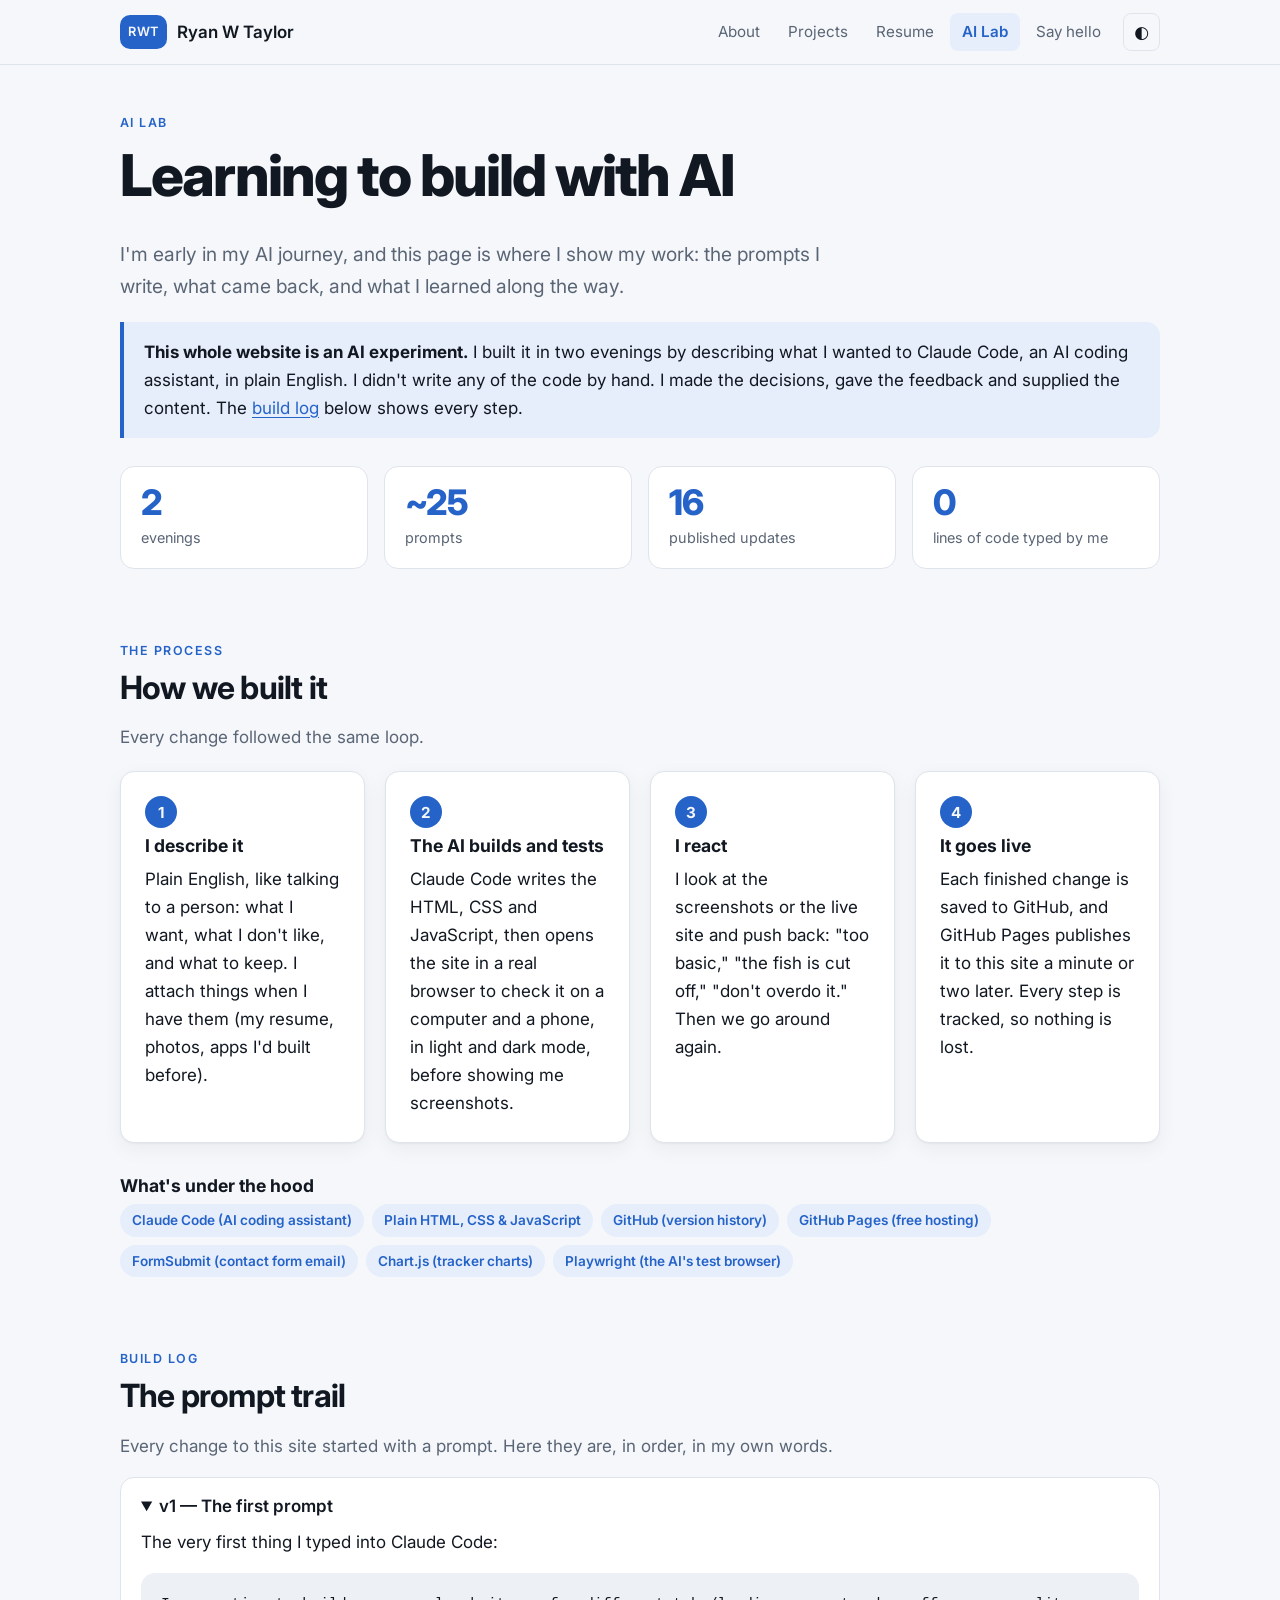
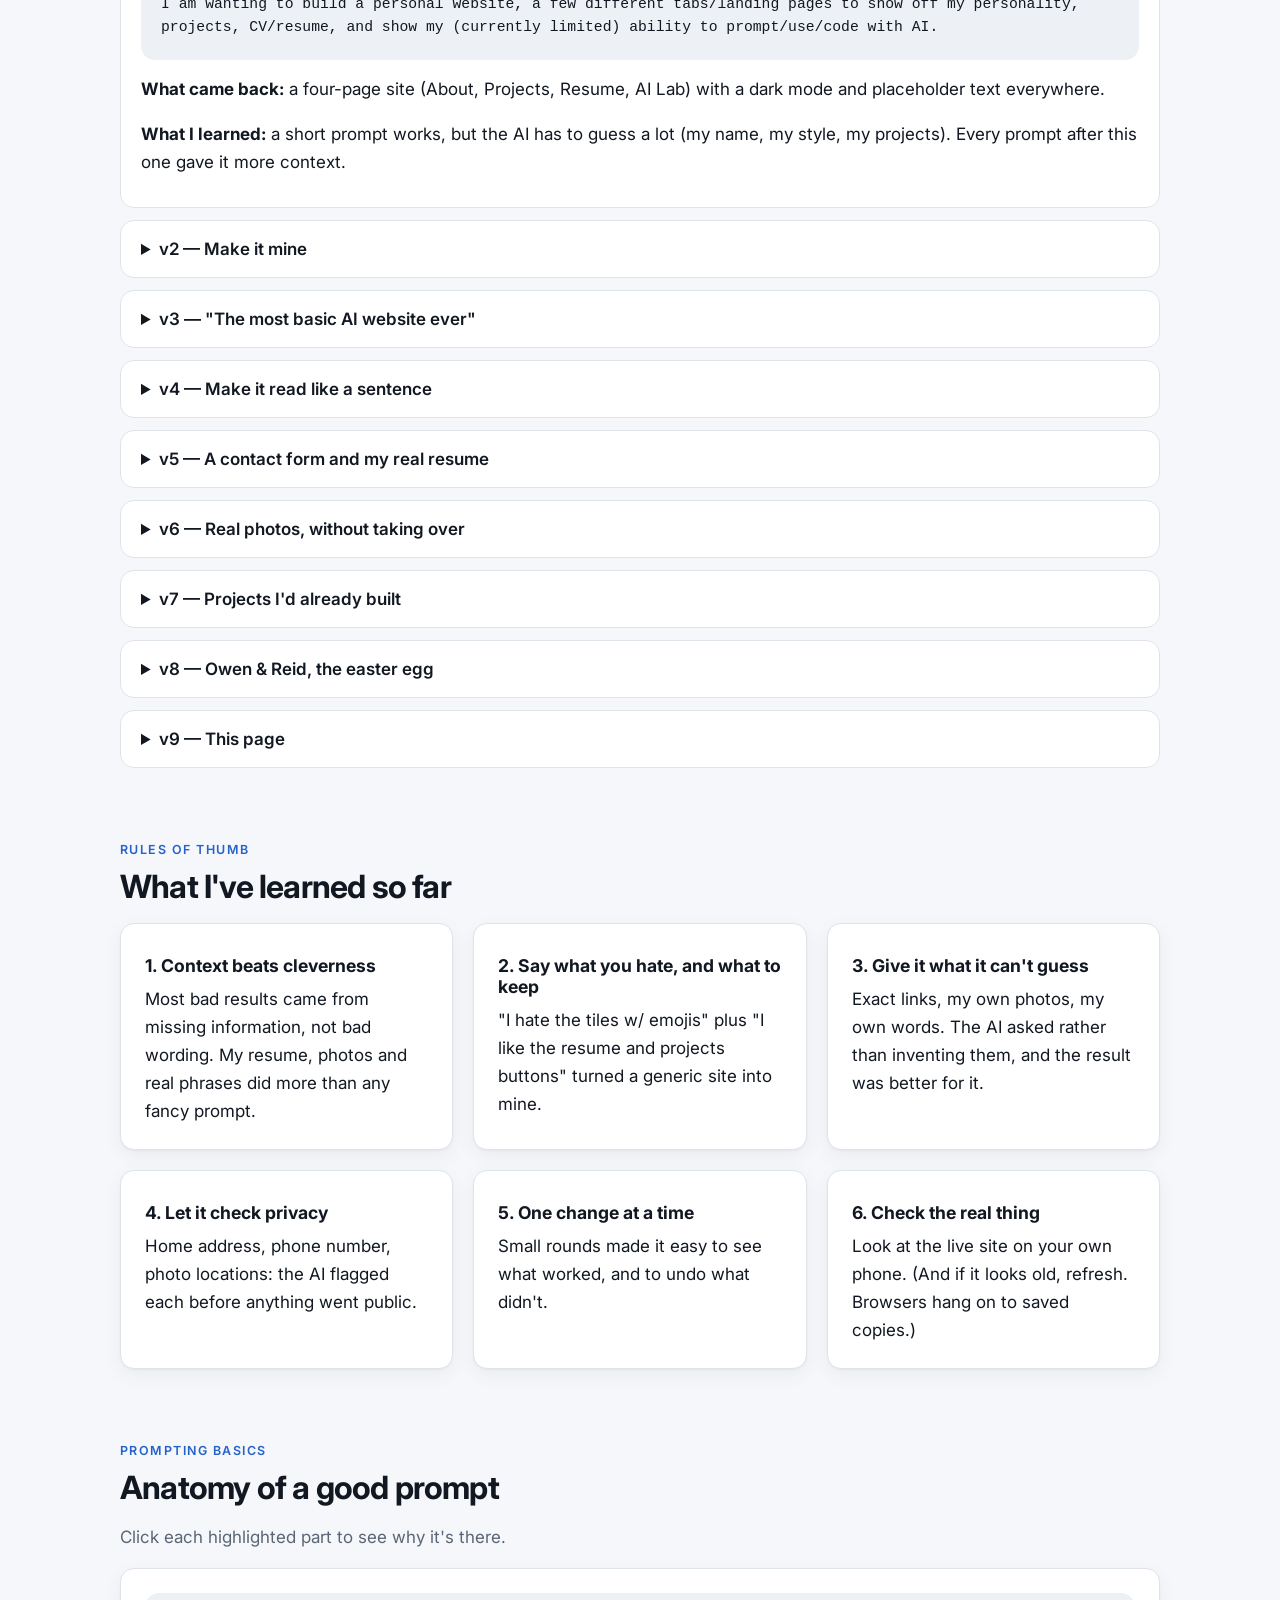
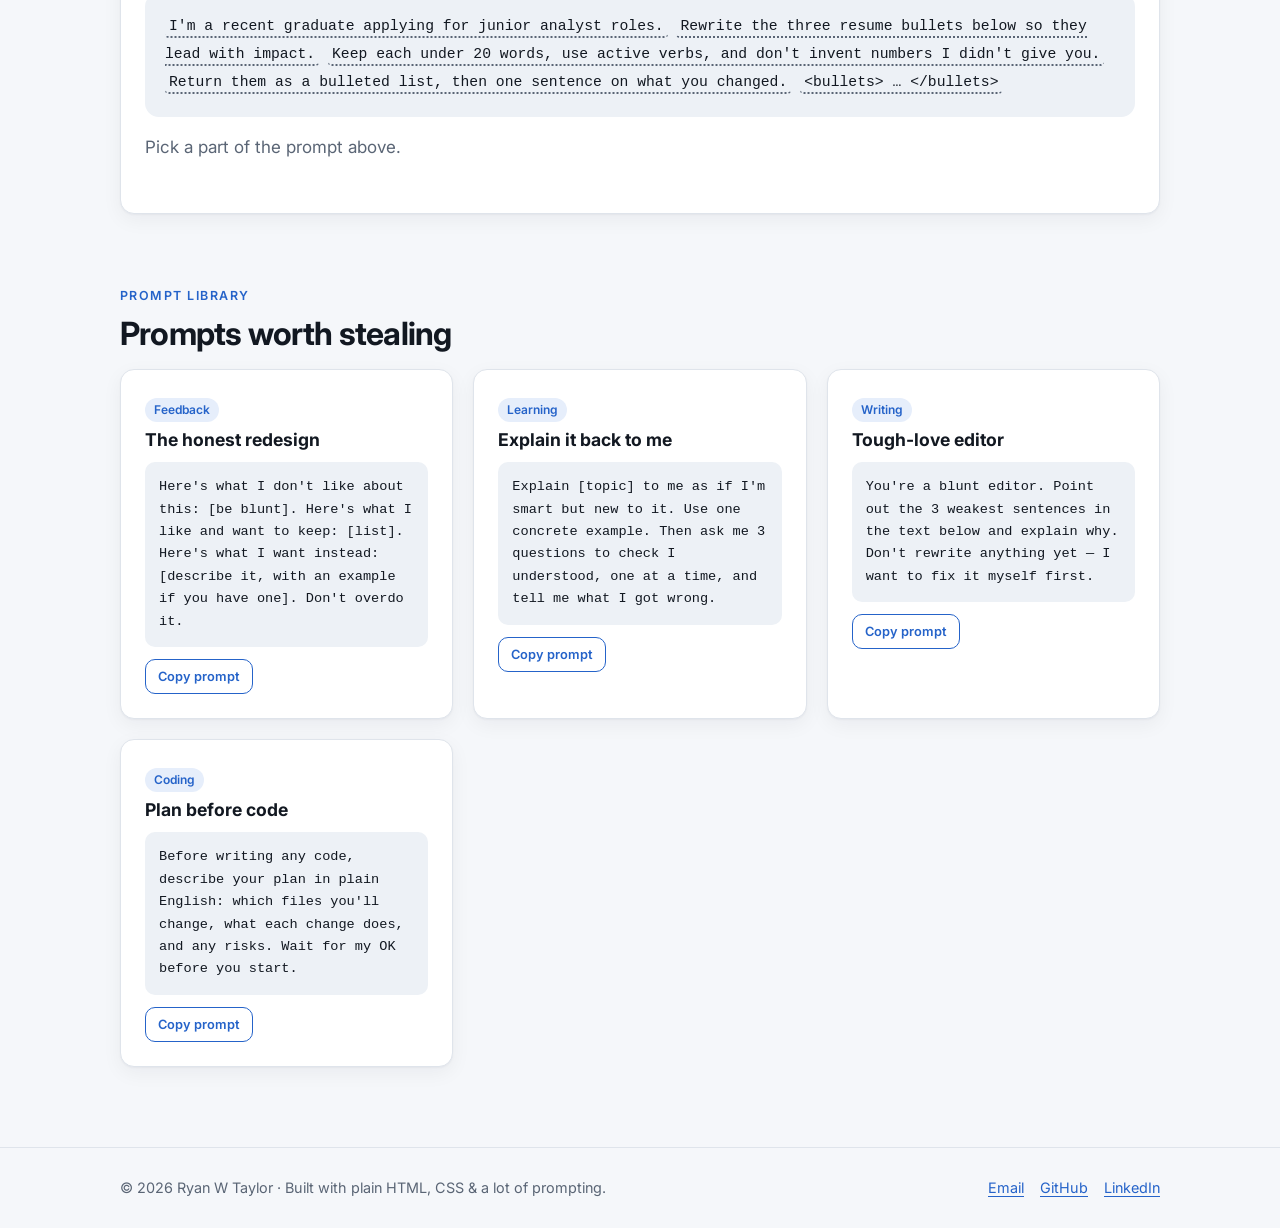
==== commit 6ba01db2: "Rewrite AI Lab with the full build story - Intro stats (2 evenings, ~25 prompts, 16 published update" ====
--- a/ai.html
+++ b/ai.html
@@ -4,7 +4,7 @@
   <meta charset="utf-8">
   <meta name="viewport" content="width=device-width, initial-scale=1">
   <title>AI Lab · Ryan W Taylor</title>
-  <meta name="description" content="How Ryan W Taylor is learning to prompt, build and code with AI.">
+  <meta name="description" content="How Ryan W Taylor built this website with AI in two evenings: the process, every prompt, and what he learned.">
   <link rel="preconnect" href="https://fonts.googleapis.com">
   <link rel="preconnect" href="https://fonts.gstatic.com" crossorigin>
   <link href="https://fonts.googleapis.com/css2?family=Inter:wght@400;500;600;700;800&display=swap" rel="stylesheet">
@@ -20,18 +20,141 @@
       <p class="eyebrow">AI Lab</p>
       <h1>Learning to build with AI</h1>
       <p class="lead">
-        I'm early in my AI journey, and this page is where I show my work as I go:
-        the prompts I write, what I've built, and what I'm learning along the way.
+        I'm early in my AI journey, and this page is where I show my work: the prompts I write,
+        what came back, and what I learned along the way.
       </p>
       <div class="callout">
-        <p><b>This whole website is an AI experiment.</b> I built it by pairing with an AI coding assistant,
-        then edited and personalized it myself. The <a href="#build-log">build log</a> below shows how.</p>
+        <p><b>This whole website is an AI experiment.</b> I built it in two evenings by describing what I wanted
+        to Claude Code, an AI coding assistant, in plain English. I didn't write any of the code by hand. I made the
+        decisions, gave the feedback and supplied the content. The <a href="#build-log">build log</a> below shows every step.</p>
+      </div>
+      <div class="lab-stats">
+        <div><b>2</b><span>evenings</span></div>
+        <div><b>~25</b><span>prompts</span></div>
+        <div><b>16</b><span>published updates</span></div>
+        <div><b>0</b><span>lines of code typed by me</span></div>
+      </div>
+    </section>
+
+    <!-- ===== HOW WE WORK ===== -->
+    <section>
+      <p class="eyebrow">The process</p>
+      <h2>How we built it</h2>
+      <p class="muted">Every change followed the same loop.</p>
+      <div class="grid lab-steps">
+        <div class="card"><span class="step-num">1</span><h3>I describe it</h3><p>Plain English, like talking to a person: what I want, what I don't like, and what to keep. I attach things when I have them (my resume, photos, apps I'd built before).</p></div>
+        <div class="card"><span class="step-num">2</span><h3>The AI builds and tests</h3><p>Claude Code writes the HTML, CSS and JavaScript, then opens the site in a real browser to check it on a computer and a phone, in light and dark mode, before showing me screenshots.</p></div>
+        <div class="card"><span class="step-num">3</span><h3>I react</h3><p>I look at the screenshots or the live site and push back: "too basic," "the fish is cut off," "don't overdo it." Then we go around again.</p></div>
+        <div class="card"><span class="step-num">4</span><h3>It goes live</h3><p>Each finished change is saved to GitHub, and GitHub Pages publishes it to this site a minute or two later. Every step is tracked, so nothing is lost.</p></div>
+      </div>
+      <h3 class="lab-sub">What's under the hood</h3>
+      <div class="tags lab-tools">
+        <span class="tag">Claude Code (AI coding assistant)</span>
+        <span class="tag">Plain HTML, CSS &amp; JavaScript</span>
+        <span class="tag">GitHub (version history)</span>
+        <span class="tag">GitHub Pages (free hosting)</span>
+        <span class="tag">FormSubmit (contact form email)</span>
+        <span class="tag">Chart.js (tracker charts)</span>
+        <span class="tag">Playwright (the AI's test browser)</span>
+      </div>
+    </section>
+
+    <!-- ===== BUILD LOG — keep adding entries as you change the site ===== -->
+    <section id="build-log">
+      <p class="eyebrow">Build log</p>
+      <h2>The prompt trail</h2>
+      <p class="muted">Every change to this site started with a prompt. Here they are, in order, in my own words.</p>
+
+      <details open>
+        <summary>v1 — The first prompt</summary>
+        <p>The very first thing I typed into Claude Code:</p>
+        <pre class="anatomy-prompt" style="line-height:1.6">I am wanting to build a personal website, a few different tabs/landing pages to show off my personality, projects, CV/resume, and show my (currently limited) ability to prompt/use/code with AI.</pre>
+        <p><b>What came back:</b> a four-page site (About, Projects, Resume, AI Lab) with a dark mode and placeholder text everywhere.</p>
+        <p><b>What I learned:</b> a short prompt works, but the AI has to guess a lot (my name, my style, my projects). Every prompt after this one gave it more context.</p>
+      </details>
+
+      <details>
+        <summary>v2 — Make it mine</summary>
+        <p>The AI gave me a fill-in-the-blanks template. I filled in what I was ready to share and told it to skip the rest:</p>
+        <pre class="anatomy-prompt" style="line-height:1.6">One-line intro: the road goes on forever, the party never ends --include hyperlink to the Robert Earl Keen Song on YouTube.
+Short bio: I'm Ryan --&gt; Business Faculty @ SAU Tech / Dad to Owen (4) &amp; Reid (1) / Husband to Haley (Age N/A) / ...
+Jobs: (lets just upload the resume later and skip this)
+Colour/style preference: Blues &amp; grays, modern/sleek style.</pre>
+        <p><b>What came back:</b> my real About page, a blue-and-gray theme and my name across the site.</p>
+        <p><b>What I learned:</b> I paused the AI halfway through ("I need to keep working on that. Pause.") and it stopped cleanly. Finishing my notes and sending everything at once beat rushing.</p>
+      </details>
+
+      <details>
+        <summary>v3 — "The most basic AI website ever"</summary>
+        <p>I didn't like how it looked, so I said exactly why and described what I wanted instead:</p>
+        <pre class="anatomy-prompt" style="line-height:1.6">I hate the tiles w/ emojis. The website currently looks like the most basic AI website ever. I'd like a rotating banner that I can customize with images that rotate behind my name &amp; bio details. I don't mind tiles in a row below that banner that can take visitors to second pages. ... Make the "about me" section dynamic as well. Like a rolodex that spins through the details every few seconds.</pre>
+        <p><b>What came back:</b> the full-width rotating banner, the flipping "rolodex" of facts about me, and the row of page tiles. Every emoji gone.</p>
+        <p><b>What I learned:</b> honest feedback beats polite feedback. Saying what I hated, what I liked and what to keep gave the AI a clear target.</p>
+      </details>
+
+      <details>
+        <summary>v4 — Make it read like a sentence</summary>
+        <pre class="anatomy-prompt" style="line-height:1.6">Let's take out the tabs right below the rolodex, since we already have larger tiles right below them. ... I want it to say "I'm Ryan --&gt; (arrow) and then change the phrases to make syntaxial/grammatical sense. Don't overdo it.</pre>
+        <p><b>What came back:</b> "I'm Ryan →" followed by phrases that finish the sentence, like "dad to Owen (4) &amp; Reid (1)." Later I rewrote all twelve phrases myself, word for word.</p>
+        <p><b>What I learned:</b> "Don't overdo it" is a useful instruction. And sometimes it's fastest to write the words yourself and let the AI handle the layout.</p>
+      </details>
+
+      <details>
+        <summary>v5 — A contact form and my real resume</summary>
+        <pre class="anatomy-prompt" style="line-height:1.6">Let's work on the "Say Hello" tab. ... let it take you to a short contact form. If someone fills it out, have it send an email to [me]. Also, I have attached my resume. Under the Resume tab, make sure the actual resume can be viewed with one click. Allow people to download it as a PDF.</pre>
+        <p><b>What came back:</b> a <a href="contact.html">contact form</a> that emails me, and a <a href="resume.html">resume page</a> built from my PDF with one-click View and Download buttons.</p>
+        <p><b>What I learned:</b> before publishing, the AI pointed out that my resume listed my home address and cell number, and asked what I wanted to do. The public copy has both removed. That's a privacy check I wouldn't have thought of.</p>
+      </details>
+
+      <details>
+        <summary>v6 — Real photos, without taking over</summary>
+        <pre class="anatomy-prompt" style="line-height:1.6">Here are some photos to scroll across the home page. Maybe make them semi-transparent? I don't want them to totally overtake the theme of the website.</pre>
+        <pre class="anatomy-prompt" style="line-height:1.6">Let's resize the photos so the fish, the kids, etc. are visible as well if possible.</pre>
+        <p><b>What came back:</b> my photos fading behind the banner at half strength, then each one shown whole with a soft, blurred copy filling the space around it.</p>
+        <p><b>What I learned:</b> my iPhone photos had the GPS location of where they were taken hidden inside them. The AI stripped that out before posting. Also, describing the problem ("the fish is cut off") worked better than guessing at a fix.</p>
+      </details>
+
+      <details>
+        <summary>v7 — Projects I'd already built</summary>
+        <pre class="anatomy-prompt" style="line-height:1.6">Can you put this small workout tracker I built underneath the Projects tab? Enter some false data into it a few times so users can see how it works.</pre>
+        <pre class="anatomy-prompt" style="line-height:1.6">Add this Accounting I Chapter 4 Comprehensive Problem to the website under Projects. ... Feel free to change the theme/look to match my website.</pre>
+        <pre class="anatomy-prompt" style="line-height:1.6">Make my projects scroll automatically (like the pictures on the home page).</pre>
+        <p><b>What came back:</b> my <a href="projects/5x5-tracker.html">5×5 tracker</a> loaded with nine made-up workouts, my <a href="projects/accounting-cycle.html">accounting problem</a> restyled to match the site, and a rotating showcase on the <a href="projects.html">Projects</a> page.</p>
+        <p><b>What I learned:</b> apps I'd built in earlier AI chats dropped right in. The AI can pick up its own earlier work, restyle it and add sample data.</p>
+      </details>
+
+      <details>
+        <summary>v8 — Owen &amp; Reid, the easter egg</summary>
+        <pre class="anatomy-prompt" style="line-height:1.6">Do you think we could build a little animation that randomly pops up around the website ... and asks if a visitor wants a quote, a riddle, a music/video suggestion, a photo ... Maybe make the animation a pair of cartoon dinosaurs named Owen and Reid? Owen should be orange, Reid should be blue.</pre>
+        <p>Then, one improvement per prompt: a "Something else" button, exact YouTube links for my song picks, no videos, and "Here's two!" photos.</p>
+        <p><b>What came back:</b> two cartoon dinosaurs who pop up now and then with a quote, riddle, song or photos. (Psst: type <b>rawr</b> on any page.)</p>
+        <p><b>What I learned:</b> big creative ideas work best in layers. Get a basic version working, then add one thing at a time. And the AI won't guess what it can't know: it asked me for the exact YouTube links instead of making them up.</p>
+      </details>
+
+      <details>
+        <summary>v9 — This page</summary>
+        <pre class="anatomy-prompt" style="line-height:1.6">Update the info on the AI Lab page. Include new/updated info on how we've gone about building the site.</pre>
+        <p><b>What came back:</b> what you're reading now.</p>
+      </details>
+    </section>
+
+    <!-- ===== PRINCIPLES ===== -->
+    <section>
+      <p class="eyebrow">Rules of thumb</p>
+      <h2>What I've learned so far</h2>
+      <div class="grid">
+        <div class="card"><h3>1. Context beats cleverness</h3><p>Most bad results came from missing information, not bad wording. My resume, photos and real phrases did more than any fancy prompt.</p></div>
+        <div class="card"><h3>2. Say what you hate, and what to keep</h3><p>"I hate the tiles w/ emojis" plus "I like the resume and projects buttons" turned a generic site into mine.</p></div>
+        <div class="card"><h3>3. Give it what it can't guess</h3><p>Exact links, my own photos, my own words. The AI asked rather than inventing them, and the result was better for it.</p></div>
+        <div class="card"><h3>4. Let it check privacy</h3><p>Home address, phone number, photo locations: the AI flagged each before anything went public.</p></div>
+        <div class="card"><h3>5. One change at a time</h3><p>Small rounds made it easy to see what worked, and to undo what didn't.</p></div>
+        <div class="card"><h3>6. Check the real thing</h3><p>Look at the live site on your own phone. (And if it looks old, refresh. Browsers hang on to saved copies.)</p></div>
       </div>
     </section>
 
     <!-- ===== INTERACTIVE: anatomy of a good prompt ===== -->
     <section>
-      <p class="eyebrow">What I've learned</p>
+      <p class="eyebrow">Prompting basics</p>
       <h2>Anatomy of a good prompt</h2>
       <p class="muted">Click each highlighted part to see why it's there.</p>
       <div class="card" data-anatomy>
@@ -49,8 +172,14 @@
     <!-- ===== PROMPT LIBRARY — add your favourite prompts here ===== -->
     <section>
       <p class="eyebrow">Prompt library</p>
-      <h2>Prompts I actually use</h2>
+      <h2>Prompts worth stealing</h2>
       <div class="grid">
+        <article class="card prompt-card">
+          <span class="tag">Feedback</span>
+          <h3>The honest redesign</h3>
+          <pre id="p4">Here's what I don't like about this: [be blunt]. Here's what I like and want to keep: [list]. Here's what I want instead: [describe it, with an example if you have one]. Don't overdo it.</pre>
+          <button class="btn btn-ghost" data-copy="p4">Copy prompt</button>
+        </article>
         <article class="card prompt-card">
           <span class="tag">Learning</span>
           <h3>Explain it back to me</h3>
@@ -71,57 +200,6 @@
         </article>
       </div>
     </section>
-
-    <!-- ===== BUILD LOG — keep adding entries as you change the site ===== -->
-    <section id="build-log">
-      <p class="eyebrow">Build log</p>
-      <h2>How this site was built</h2>
-      <p class="muted">Every change to this site starts with a prompt. Here's the trail.</p>
-
-      <details open>
-        <summary>v1 — The first prompt</summary>
-        <p>The very first thing I typed into Claude Code:</p>
-        <pre class="anatomy-prompt" style="line-height:1.6">I am wanting to build a personal website, a few different tabs/landing pages to show off my personality, projects, CV/resume, and show my (currently limited) ability to prompt/use/code with AI.</pre>
-        <p><b>What came back:</b> a four-page static site (About, Projects, Resume, AI Lab) using plain HTML, CSS and JavaScript, plus a dark mode and a printable resume.</p>
-        <p><b>What I learned:</b> a short prompt works, but the AI has to guess a lot (my name, my style, my projects). My next prompts give it much more context.</p>
-      </details>
-
-      <details>
-        <summary>v2 — Make it mine</summary>
-        <p>The AI gave me a fill-in-the-blanks template. I filled in the parts I was ready to share and told it to skip the rest:</p>
-        <pre class="anatomy-prompt" style="line-height:1.6">One-line intro: the road goes on forever, the party never ends --include hyperlink to the Robert Earl Keen Song on YouTube.
-Short bio: I'm Ryan --> Business Faculty @ SAU Tech / Dad to Owen (4) &amp; Reid (1) / Husband to Haley (Age N/A) / ...
-Jobs: (lets just upload the resume later and skip this)
-Colour/style preference: Blues &amp; grays, modern/sleek style.</pre>
-        <p><b>What came back:</b> my real About page, a cooler blue-and-gray theme with sleeker headings, and my name across the site.</p>
-        <p><b>What I learned:</b> I paused the AI halfway through ("I need to keep working on that. Pause.") and it stopped cleanly. Pausing, finishing my own notes and then sending everything at once gave a better result than rushing.</p>
-      </details>
-
-      <details>
-        <summary>v3 — "The most basic AI website ever"</summary>
-        <p>I didn't like how v2 looked, so I said exactly why and described what I wanted instead:</p>
-        <pre class="anatomy-prompt" style="line-height:1.6">I hate the tiles w/ emojis. The website currently looks like the most basic AI website ever. I'd like a rotating banner that I can customize with images that rotate behind my name &amp; bio details. I don't mind tiles in a row below that banner that can take visitors to second pages. I like the "read my resume" and "see my projects" tabs. Make the "about me" section dynamic as well. Like a rolodex that spins through the details every few seconds.</pre>
-        <p><b>What came back:</b> a full-width banner with crossfading photos, a "rolodex" that flips through facts about me, and a row of page tiles. All the emojis are gone.</p>
-        <p><b>What I learned:</b> honest feedback works better than polite feedback. Saying what I hated, what I liked and what to keep gave the AI a clear target.</p>
-      </details>
-
-      <details>
-        <summary>v4 — Up next: resume &amp; projects</summary>
-        <p>Upload my resume, describe my projects, and swap in my own banner photos.</p>
-      </details>
-    </section>
-
-    <!-- ===== PRINCIPLES ===== -->
-    <section>
-      <p class="eyebrow">Rules of thumb</p>
-      <h2>What I've picked up so far</h2>
-      <div class="grid">
-        <div class="card"><h3>1. Context beats cleverness</h3><p>Most bad answers come from missing information, not from bad wording.</p></div>
-        <div class="card"><h3>2. Ask for a plan first</h3><p>Reviewing a plan is faster than untangling code I didn't ask for.</p></div>
-        <div class="card"><h3>3. Check its work</h3><p>AI is confident even when it's wrong. I verify facts and test anything it builds.</p></div>
-        <div class="card"><h3>4. Iterate in small steps</h3><p>One change per prompt makes it easy to see what worked and roll back what didn't.</p></div>
-      </div>
-    </section>
   </main>
 
   <footer id="site-footer"></footer>
--- a/css/style.css
+++ b/css/style.css
@@ -119,7 +119,7 @@
 .card-links { display: flex; gap: 16px; margin-top: 16px; font-size: 0.92rem; font-weight: 600; }
 .project-card { display: flex; flex-direction: column; }
 .project-card .tags { display: flex; flex-wrap: wrap; gap: 6px; margin-top: auto; padding-top: 16px; }
-.project-thumb { aspect-ratio: 16 / 9; width: calc(100% + 16px); object-fit: cover; border-radius: 10px; margin: -8px -8px 16px; background: linear-gradient(135deg, #2563c9, #64748b); }
+.project-thumb { aspect-ratio: 16 / 9; width: calc(100% + 16px); max-width: none; object-fit: cover; border-radius: 10px; margin: -8px -8px 16px; background: linear-gradient(135deg, #2563c9, #64748b); }
 
 /* ---------- Hero ---------- */
 .hero { display: grid; grid-template-columns: 1fr auto; gap: 48px; align-items: center; padding-top: 24px; }
@@ -137,28 +137,29 @@
 
 /* ---------- Home: rotating banner ---------- */
 .home main { padding-top: 0; }
-.banner { position: relative; isolation: isolate; overflow: hidden; display: flex; align-items: center; min-height: min(86vh, 760px); background: #0d1117; color: #fff; }
-.banner-slides img { position: absolute; inset: 0; z-index: -2; width: 100%; height: 100%; object-fit: cover; opacity: 0; transform: scale(1.08); transition: opacity 1.4s ease, transform 8s linear; }
-.banner-slides img.is-active { opacity: 1; transform: scale(1); }
-.banner::after { content: ""; position: absolute; inset: 0; z-index: -1; background: linear-gradient(90deg, rgb(8 12 20 / 0.85) 0%, rgb(8 12 20 / 0.5) 55%, rgb(8 12 20 / 0.15) 100%), linear-gradient(0deg, rgb(8 12 20 / 0.55), transparent 40%); }
+.banner { --banner-photo-opacity: 0.5; position: relative; isolation: isolate; overflow: hidden; display: flex; align-items: center; min-height: min(86vh, 760px); background: linear-gradient(135deg, #0b1626, #1b3352); color: #fff; }
+/* Each slide = the whole photo on the right + a blurred copy of it filling the banner. */
+.banner-slide { position: absolute; inset: 0; z-index: -2; overflow: hidden; opacity: 0; transition: opacity 1.4s ease; }
+.banner-slide.is-active { opacity: 1; }
+.banner-backdrop { position: absolute; inset: -60px; width: calc(100% + 120px); height: calc(100% + 120px); object-fit: cover; filter: blur(36px) saturate(0.8); opacity: calc(var(--banner-photo-opacity) * 0.6); }
+.banner-photo { position: absolute; top: 0; right: 0; width: auto; max-width: 100%; height: 100%; object-fit: cover; filter: saturate(0.85); opacity: var(--banner-photo-opacity); transform: scale(1.04); transform-origin: right center; transition: transform 8s linear; -webkit-mask-image: linear-gradient(90deg, transparent, #000 30%); mask-image: linear-gradient(90deg, transparent, #000 30%); }
+.banner-slide.is-active .banner-photo { transform: scale(1); }
+.banner::after { content: ""; position: absolute; inset: 0; z-index: -1; background: linear-gradient(90deg, rgb(11 22 38 / 0.7) 0%, rgb(11 22 38 / 0.25) 60%, rgb(11 22 38 / 0) 100%), linear-gradient(0deg, rgb(11 22 38 / 0.5), transparent 35%); }
 .banner-content { padding-block: 96px 136px; }
 .banner-kicker { text-transform: uppercase; letter-spacing: 0.18em; font-size: 0.8rem; font-weight: 600; opacity: 0.75; margin-bottom: 12px; }
 .banner h1 { color: #fff; font-size: clamp(2.8rem, 8vw, 5.6rem); line-height: 1; margin-bottom: 18px; }
 .banner-tagline { font-size: 1.15rem; margin: 0; }
 .banner-tagline a { color: rgb(255 255 255 / 0.85); text-decoration-color: rgb(255 255 255 / 0.35); }
 .banner-tagline a:hover { color: #fff; text-decoration-color: #fff; }
-.banner .btn-row { margin-top: 36px; }
-.btn-light { background: #fff; border-color: #fff; color: #0d1117; }
-.btn-outline-light { background: transparent; border-color: rgb(255 255 255 / 0.55); color: #fff; }
-.btn-outline-light:hover { border-color: #fff; background: rgb(255 255 255 / 0.08); }
 .banner-dots { position: absolute; left: 50%; bottom: 84px; transform: translateX(-50%); display: flex; gap: 8px; }
 .banner-dots button { width: 26px; height: 4px; padding: 0; border: 0; border-radius: 2px; background: rgb(255 255 255 / 0.35); cursor: pointer; transition: width 0.3s, background 0.3s; }
 .banner-dots button[aria-selected="true"] { width: 44px; background: #fff; }
 
 /* ---------- Home: about-me rolodex ---------- */
 .rolodex { display: flex; flex-wrap: wrap; align-items: center; gap: 12px 16px; margin-top: 40px; }
-.rolodex-label { font-size: clamp(1.2rem, 2.6vw, 1.6rem); font-weight: 700; letter-spacing: -0.02em; }
-.rolodex-window { font: inherit; color: inherit; text-align: left; cursor: pointer; width: min(520px, 100%); padding: 14px 20px; border: 1px solid rgb(255 255 255 / 0.2); border-left: 3px solid #6ea2ff; border-radius: 4px 12px 12px 4px; background: rgb(255 255 255 / 0.08); backdrop-filter: blur(10px); perspective: 700px; }
+.rolodex-label { font-size: clamp(1.2rem, 2.6vw, 1.6rem); font-weight: 700; letter-spacing: -0.02em; white-space: nowrap; }
+.rolodex-arrow { color: #6ea2ff; margin-left: 4px; }
+.rolodex-window { font: inherit; color: inherit; text-align: left; cursor: pointer; width: min(640px, 100%); padding: 14px 20px; border: 1px solid rgb(255 255 255 / 0.2); border-left: 3px solid #6ea2ff; border-radius: 4px 12px 12px 4px; background: rgb(255 255 255 / 0.08); backdrop-filter: blur(10px); perspective: 700px; }
 .rolodex-cards { list-style: none; margin: 0; padding: 0; display: grid; }
 .rolodex-cards li { grid-area: 1 / 1; display: flex; align-items: center; font-size: clamp(1.15rem, 2.6vw, 1.6rem); font-weight: 600; letter-spacing: -0.015em; line-height: 1.3; opacity: 0; transform: rotateX(-90deg); transform-origin: 50% 50% -0.7em; backface-visibility: hidden; transition: transform 0.6s cubic-bezier(0.3, 0.7, 0.2, 1), opacity 0.45s; }
 .rolodex-cards li.is-active { opacity: 1; transform: rotateX(0); }
@@ -192,6 +193,7 @@
 }
 @media (max-width: 680px) {
   .banner-content { padding-block: 64px 120px; }
+  .banner-photo { width: 100%; object-fit: contain; transform-origin: center; -webkit-mask-image: none; mask-image: none; }
   .tiles { grid-template-columns: 1fr; }
   .tile { min-height: 0; }
   .tile-title { margin-top: 20px; }
@@ -227,6 +229,135 @@
 summary { cursor: pointer; font-weight: 600; }
 details[open] summary { margin-bottom: 8px; }
 
+/* ---------- Projects: featured app ---------- */
+.featured { display: grid; grid-template-columns: 1fr 1fr; gap: 48px; align-items: center; }
+.featured-list { margin: 0 0 16px; padding-left: 20px; }
+.featured-list li + li { margin-top: 6px; }
+.device { display: block; width: 100%; max-width: 340px; justify-self: center; border: 1px solid var(--border); border-radius: 28px; padding: 10px; background: var(--surface); box-shadow: 0 20px 50px rgb(15 23 42 / 0.14); transition: transform 0.25s; }
+.device:hover { transform: translateY(-4px); }
+.device img { display: block; width: 100%; height: auto; border-radius: 20px; }
+.featured-flip { grid-template-columns: 1fr 1.1fr; }
+.featured-flip .featured-text { order: 2; }
+.shot { display: block; border: 1px solid var(--border); border-radius: var(--radius); overflow: hidden; box-shadow: 0 20px 50px rgb(15 23 42 / 0.14); transition: transform 0.25s; }
+.shot:hover { transform: translateY(-4px); }
+.shot img { display: block; width: 100%; height: auto; }
+@media (max-width: 900px) {
+  .featured { grid-template-columns: 1fr; gap: 28px; }
+  .featured-flip .featured-text { order: 0; }
+  .device { max-width: 300px; }
+}
+
+/* ---------- Projects: rotating showcase ---------- */
+.carousel { position: relative; padding: 32px; border: 1px solid var(--border); border-radius: 20px; background: var(--surface); box-shadow: var(--shadow); }
+.carousel-track { display: grid; }
+.carousel-slide { grid-area: 1 / 1; opacity: 0; visibility: hidden; transform: translateX(32px); transition: opacity 0.6s ease, transform 0.6s ease, visibility 0.6s; }
+.carousel-slide.is-active { opacity: 1; visibility: visible; transform: none; }
+.carousel-slide.is-leaving { transform: translateX(-32px); }
+.carousel-controls { display: flex; align-items: center; justify-content: center; gap: 16px; margin-top: 28px; }
+.carousel-arrow { width: 40px; height: 40px; border: 1px solid var(--border); border-radius: 50%; background: var(--bg); color: var(--text); font: inherit; font-size: 1.1rem; cursor: pointer; }
+.carousel-arrow:hover { border-color: var(--accent); color: var(--accent); }
+.carousel-dots { display: flex; gap: 8px; }
+.carousel-dots button { position: relative; overflow: hidden; width: 28px; height: 6px; padding: 0; border: 0; border-radius: 3px; background: var(--border); cursor: pointer; transition: width 0.3s; }
+.carousel-dots button[aria-selected="true"] { width: 56px; }
+.carousel-dots button[aria-selected="true"]::after { content: ""; position: absolute; inset: 0; background: var(--accent); transform-origin: left; animation: carousel-progress var(--carousel-ms, 7000ms) linear forwards; }
+.carousel.is-paused .carousel-dots button::after { animation-play-state: paused; }
+@keyframes carousel-progress { from { transform: scaleX(0); } to { transform: scaleX(1); } }
+.grid-2 { grid-template-columns: repeat(auto-fit, minmax(280px, 1fr)); }
+@media (max-width: 680px) {
+  .carousel { padding: 20px 16px; }
+  .carousel-slide { align-content: start; gap: 20px; }
+  .carousel-slide .device, .carousel-slide .shot { order: -1; }
+  .carousel-slide .device { max-width: 200px; padding: 6px; border-radius: 20px; }
+  .carousel-slide .device img { border-radius: 14px; }
+}
+@media (prefers-reduced-motion: reduce) {
+  .carousel-slide, .carousel-slide.is-leaving { transform: none; }
+  .carousel-dots button[aria-selected="true"]::after { animation: none; transform: none; }
+}
+
+/* ---------- Resume extras ---------- */
+.summary-list { margin: 0; padding-left: 20px; font-size: 1.05rem; }
+.summary-list li + li { margin-top: 6px; }
+.timeline-item .where { margin: 2px 0 0; color: var(--muted); font-size: 0.92rem; }
+
+/* ---------- Contact ---------- */
+.contact-layout { display: grid; grid-template-columns: 1fr 1fr; gap: 48px; align-items: start; }
+.contact-links { list-style: none; padding: 0; margin: 28px 0 0; display: grid; gap: 12px; }
+.contact-links li { display: flex; gap: 16px; }
+.contact-links span { min-width: 80px; color: var(--muted); }
+.contact-form { display: grid; gap: 18px; }
+.contact-form label { display: grid; gap: 6px; font-weight: 600; font-size: 0.92rem; }
+.contact-form input, .contact-form textarea { font: inherit; font-weight: 400; color: var(--text); background: var(--bg); border: 1px solid var(--border); border-radius: 10px; padding: 10px 12px; }
+.contact-form textarea { resize: vertical; min-height: 140px; }
+.contact-form input:focus, .contact-form textarea:focus { outline: 2px solid var(--accent); outline-offset: 0; border-color: var(--accent); }
+.contact-form .btn { justify-self: start; }
+.contact-form .btn:disabled { opacity: 0.6; cursor: wait; }
+.form-status { margin: 0; min-height: 1.5em; font-size: 0.95rem; }
+.form-status[data-state="ok"] { color: #1f8a4c; }
+.form-status[data-state="error"] { color: #c2410c; }
+.visually-hidden { position: absolute !important; width: 1px; height: 1px; overflow: hidden; clip: rect(0 0 0 0); white-space: nowrap; }
+@media (max-width: 760px) {
+  .contact-layout { grid-template-columns: 1fr; gap: 32px; }
+}
+
+/* ---------- Easter egg: Owen & Reid (js/dinos.js) ---------- */
+.dinos { position: fixed; bottom: 0; z-index: 50; display: flex; flex-direction: column; pointer-events: none; transform: translateY(110%); transition: transform 0.55s cubic-bezier(0.34, 1.56, 0.64, 1); }
+.dinos.is-in { transform: translateY(0); }
+.dinos.is-out { transform: translateY(110%); transition: transform 0.4s ease-in; }
+.dinos > * { pointer-events: auto; }
+.dino-bubble { position: relative; margin-bottom: 12px; padding: 14px 16px; border: 1px solid var(--border); border-radius: 16px; background: var(--surface); color: var(--text); box-shadow: 0 14px 36px rgb(15 23 42 / 0.2); font-size: 0.95rem; line-height: 1.5; }
+.dino-bubble::after { content: ""; position: absolute; bottom: -8px; left: 70px; width: 14px; height: 14px; background: var(--surface); border-right: 1px solid var(--border); border-bottom: 1px solid var(--border); transform: rotate(45deg); }
+.speaker-reid .dino-bubble::after { left: 150px; }
+.dino-name { margin: 0 0 4px; font-size: 0.75rem; font-weight: 700; letter-spacing: 0.1em; text-transform: uppercase; color: #e07b17; }
+.speaker-reid .dino-name { color: #3b82f6; }
+.dino-say p { margin: 0; }
+.dino-quote { margin: 0; font-size: 1.05rem; font-weight: 600; }
+.dino-riddle { font-weight: 600; }
+.dino-answer { margin-top: 6px !important; font-weight: 700; color: var(--accent); }
+.dino-meta { margin-top: 4px !important; color: var(--muted); font-size: 0.88rem; }
+.dino-media { display: inline-block; margin-top: 2px; font-weight: 600; }
+.dino-photos { display: flex; justify-content: center; padding: 10px 4px 4px; }
+.dino-print { display: block; width: 50%; max-width: 150px; padding: 6px 6px 18px; background: #fff; border-radius: 3px; box-shadow: 0 6px 16px rgb(15 23 42 / 0.22); transform: rotate(-4deg); transition: transform 0.2s; }
+.dino-print + .dino-print { margin-left: -14px; transform: rotate(5deg) translateY(6px); }
+.dino-print:hover { transform: rotate(0) scale(1.04); z-index: 1; position: relative; }
+.dino-photo { display: block; width: 100%; aspect-ratio: 4 / 5; object-fit: cover; border-radius: 1px; }
+.dino-caption { display: block; margin-top: 4px; color: #333; font-size: 0.72rem; text-align: center; }
+.dino-link { margin-top: 6px; padding: 0; border: 0; background: none; color: var(--accent); font: inherit; font-weight: 600; text-decoration: underline; cursor: pointer; }
+.dino-actions { display: flex; flex-wrap: wrap; gap: 8px; margin-top: 12px; }
+.dino-actions:empty { display: none; }
+.dino-btn { padding: 7px 13px; border: 1px solid var(--accent); border-radius: 999px; background: var(--accent); color: var(--bg); font: inherit; font-size: 0.86rem; font-weight: 600; cursor: pointer; }
+.dino-btn.ghost { background: transparent; color: var(--accent); }
+.dino-close { position: absolute; top: 6px; right: 10px; padding: 2px 4px; border: 0; background: none; color: var(--muted); font-size: 1.3rem; line-height: 1; cursor: pointer; }
+.dino-pair { display: flex; align-items: flex-end; padding-left: 16px; }
+.dino { display: block; width: 120px; height: 110px; animation: dino-bob 2.6s ease-in-out infinite; }
+.dino-reid { width: 96px; height: 88px; margin-left: -6px; transform: scaleX(-1); animation-delay: -1.3s; }
+.speaker-owen .dino-owen, .speaker-reid .dino-reid { animation-duration: 1.1s; }
+.dino-eye { transform-box: fill-box; transform-origin: center; animation: dino-blink 4.6s infinite; }
+.dino-reid .dino-eye { animation-delay: -2s; }
+@keyframes dino-bob { 50% { translate: 0 -5px; } }
+@keyframes dino-blink { 0%, 93%, 100% { transform: scaleY(1); } 96% { transform: scaleY(0.1); } }
+@media (prefers-reduced-motion: reduce) {
+  .dinos, .dinos.is-out { transition: opacity 0.2s; transform: none; opacity: 0; }
+  .dinos.is-in { opacity: 1; }
+  .dino, .dino-eye { animation: none; }
+}
+@media print { .dinos { display: none; } }
+
+/* ---------- AI Lab ---------- */
+.lab-stats { display: grid; grid-template-columns: repeat(4, 1fr); gap: 16px; margin-top: 28px; }
+.lab-stats div { padding: 18px 20px; border: 1px solid var(--border); border-radius: var(--radius); background: var(--surface); }
+.lab-stats b { display: block; font-size: 2.2rem; font-weight: 800; letter-spacing: -0.03em; line-height: 1; color: var(--accent); }
+.lab-stats span { display: block; margin-top: 6px; color: var(--muted); font-size: 0.9rem; }
+.lab-steps { grid-template-columns: repeat(auto-fit, minmax(220px, 1fr)); margin-top: 20px; }
+.step-num { display: inline-grid; place-items: center; width: 32px; height: 32px; border-radius: 50%; background: var(--accent); color: var(--bg); font-weight: 700; font-size: 0.95rem; }
+.lab-sub { margin-top: 32px; }
+.lab-tools { display: flex; flex-wrap: wrap; gap: 8px; }
+.lab-tools .tag { font-size: 0.85rem; padding: 5px 12px; }
+#build-log details pre + pre { margin-top: 8px; }
+@media (max-width: 680px) {
+  .lab-stats { grid-template-columns: repeat(2, 1fr); }
+}
+
 /* ---------- Print (makes the resume page print cleanly to PDF) ---------- */
 @media print {
   #site-header, #site-footer, .no-print { display: none !important; }
@@ -240,5 +371,5 @@
 @media (prefers-reduced-motion: reduce) {
   html { scroll-behavior: auto; }
   * { transition: none !important; }
-  .banner-slides img { transform: none; }
-}
+  .banner-photo { transform: none; }
+}
